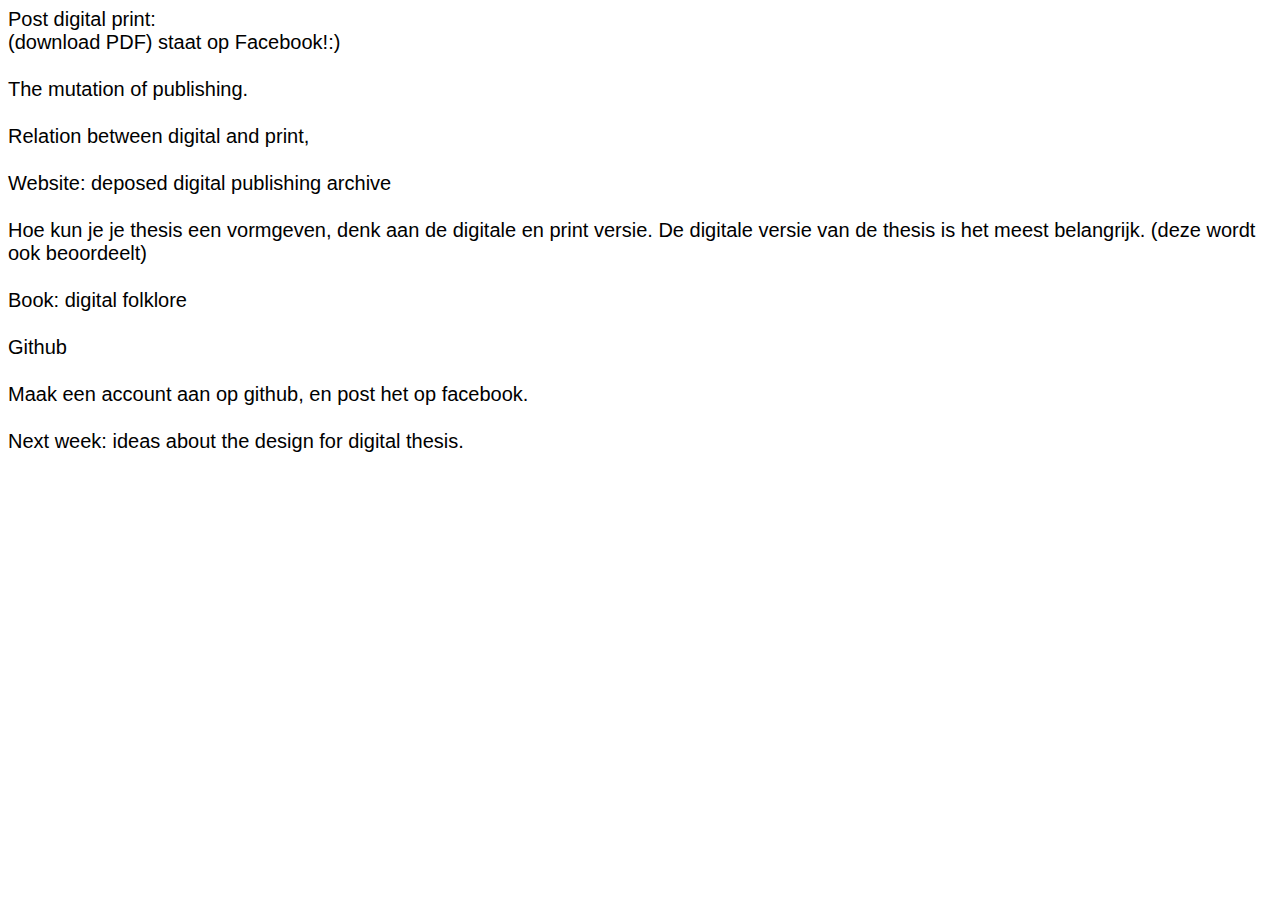
==== index.html @ ac918636 "hoi" ====
<!DOCTYPE html PUBLIC "-//W3C//DTD HTML 4.01//EN" "http://www.w3.org/TR/html4/strict.dtd">
<html>
<head>
  <meta http-equiv="Content-Type" content="text/html; charset=utf-8">
  <meta http-equiv="Content-Style-Type" content="text/css">
  <title></title>
  <meta name="Generator" content="Cocoa HTML Writer">
  <meta name="CocoaVersion" content="1038.36">
  <style type="text/css">
    p.p1 {margin: 0.0px 0.0px 0.0px 0.0px; font: 20.0px Helvetica}
    p.p2 {margin: 0.0px 0.0px 0.0px 0.0px; font: 20.0px Helvetica; min-height: 24.0px}
  </style>
</head>
<body>
<p class="p1">Post digital print:</p>
<p class="p1">(download PDF) staat op Facebook!:)</p>
<p class="p2"><br></p>
<p class="p1">The mutation of publishing.</p>
<p class="p2"><br></p>
<p class="p1">Relation between digital and print, <span class="Apple-converted-space"> </span></p>
<p class="p2"><br></p>
<p class="p1">Website: deposed digital publishing archive</p>
<p class="p2"><br></p>
<p class="p1">Hoe kun je je thesis een vormgeven, denk aan de digitale en print versie. De digitale versie van de thesis is het meest belangrijk. (deze wordt ook beoordeelt)</p>
<p class="p2"><br></p>
<p class="p1">Book: digital folklore</p>
<p class="p2"><br></p>
<p class="p1">Github</p>
<p class="p2"><br></p>
<p class="p1">Maak een account aan op github, en post het op facebook.</p>
<p class="p2"><br></p>
<p class="p1">Next week: ideas about the design for digital thesis.</p>
<p class="p2"><br></p>
</body>
</html>
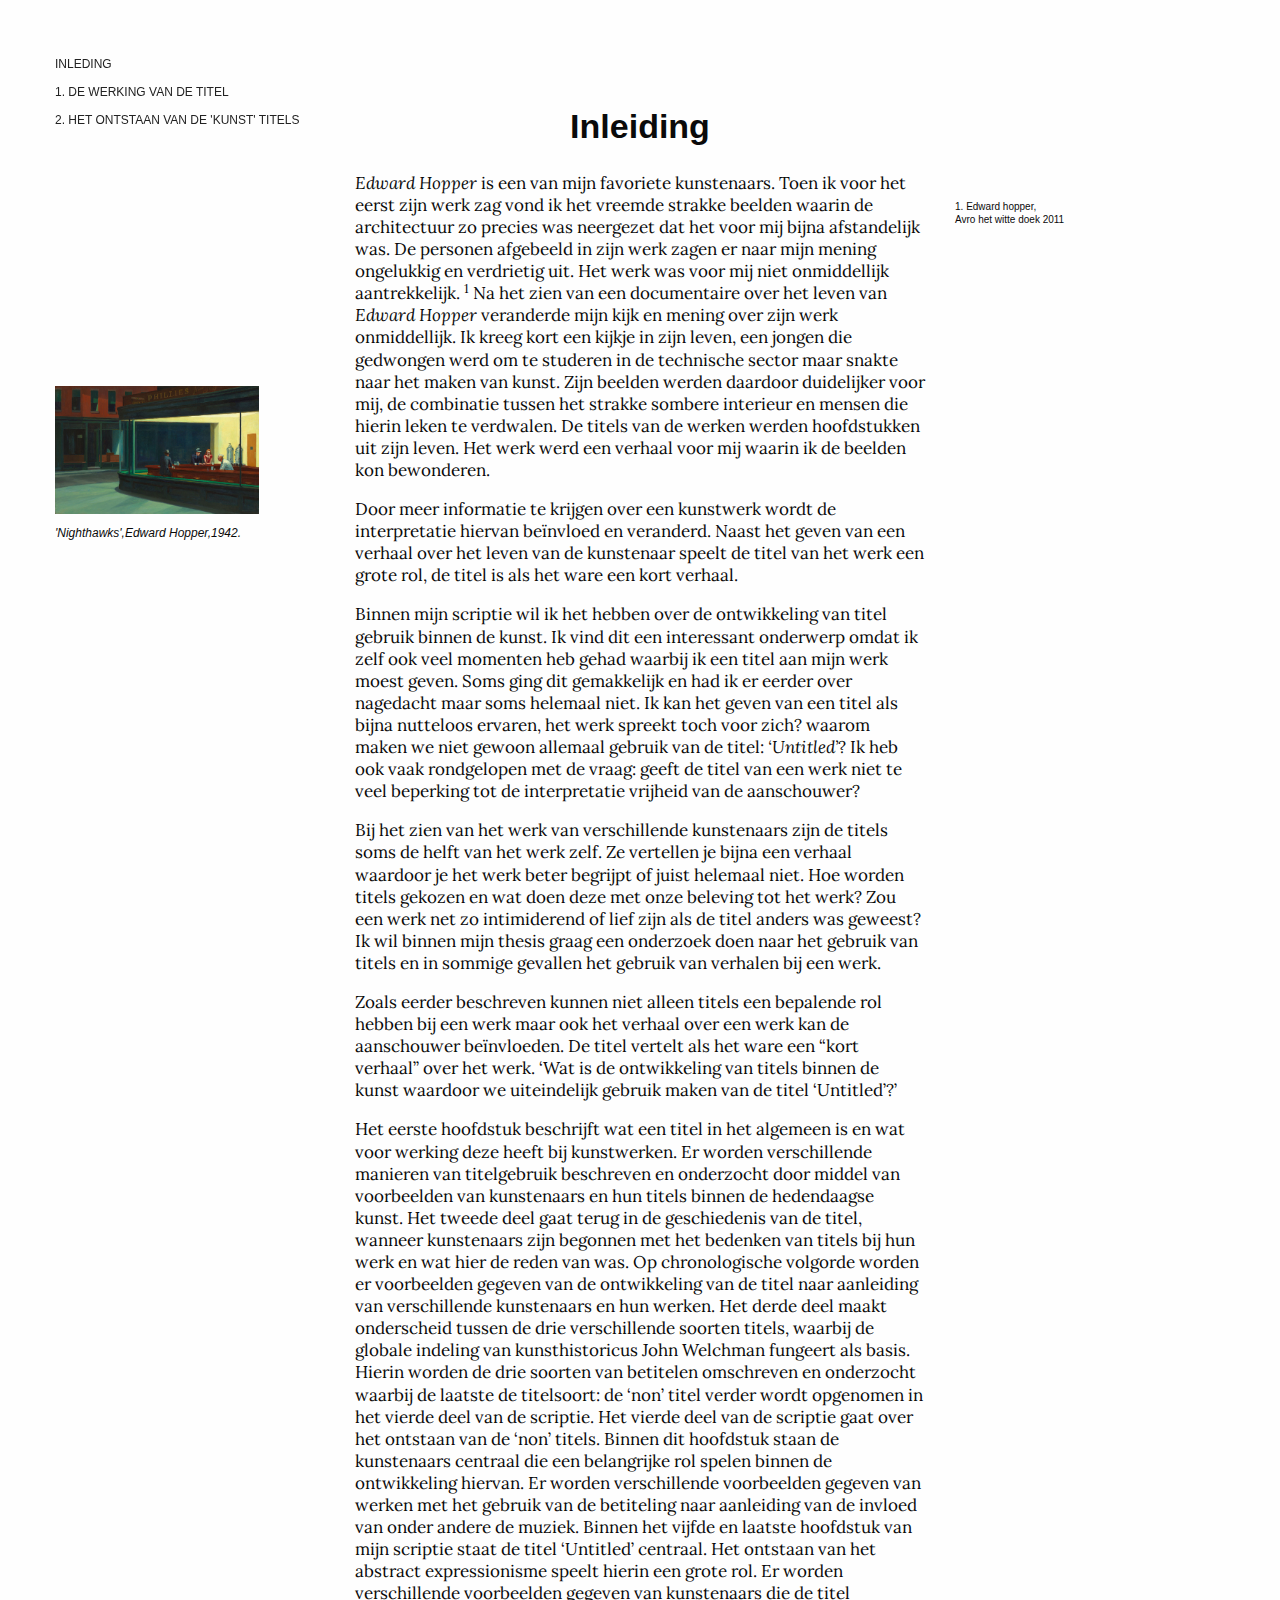
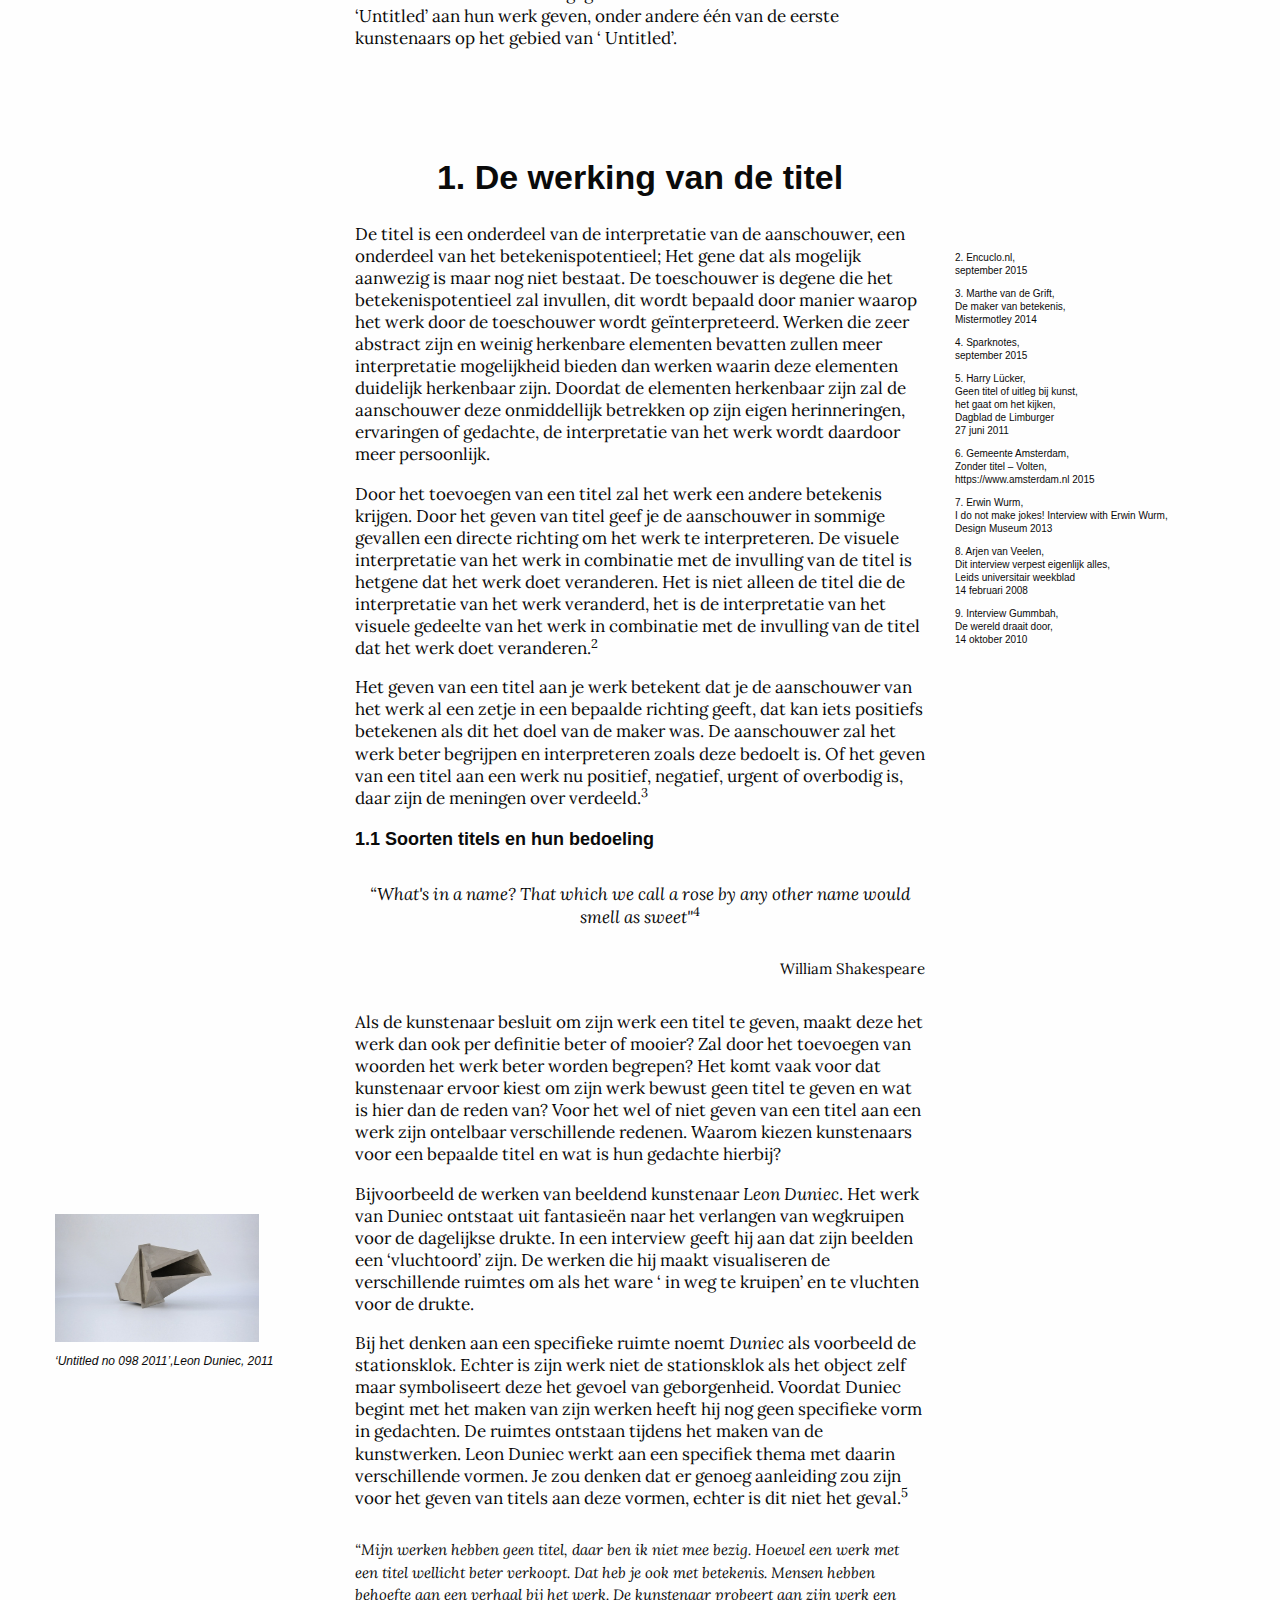
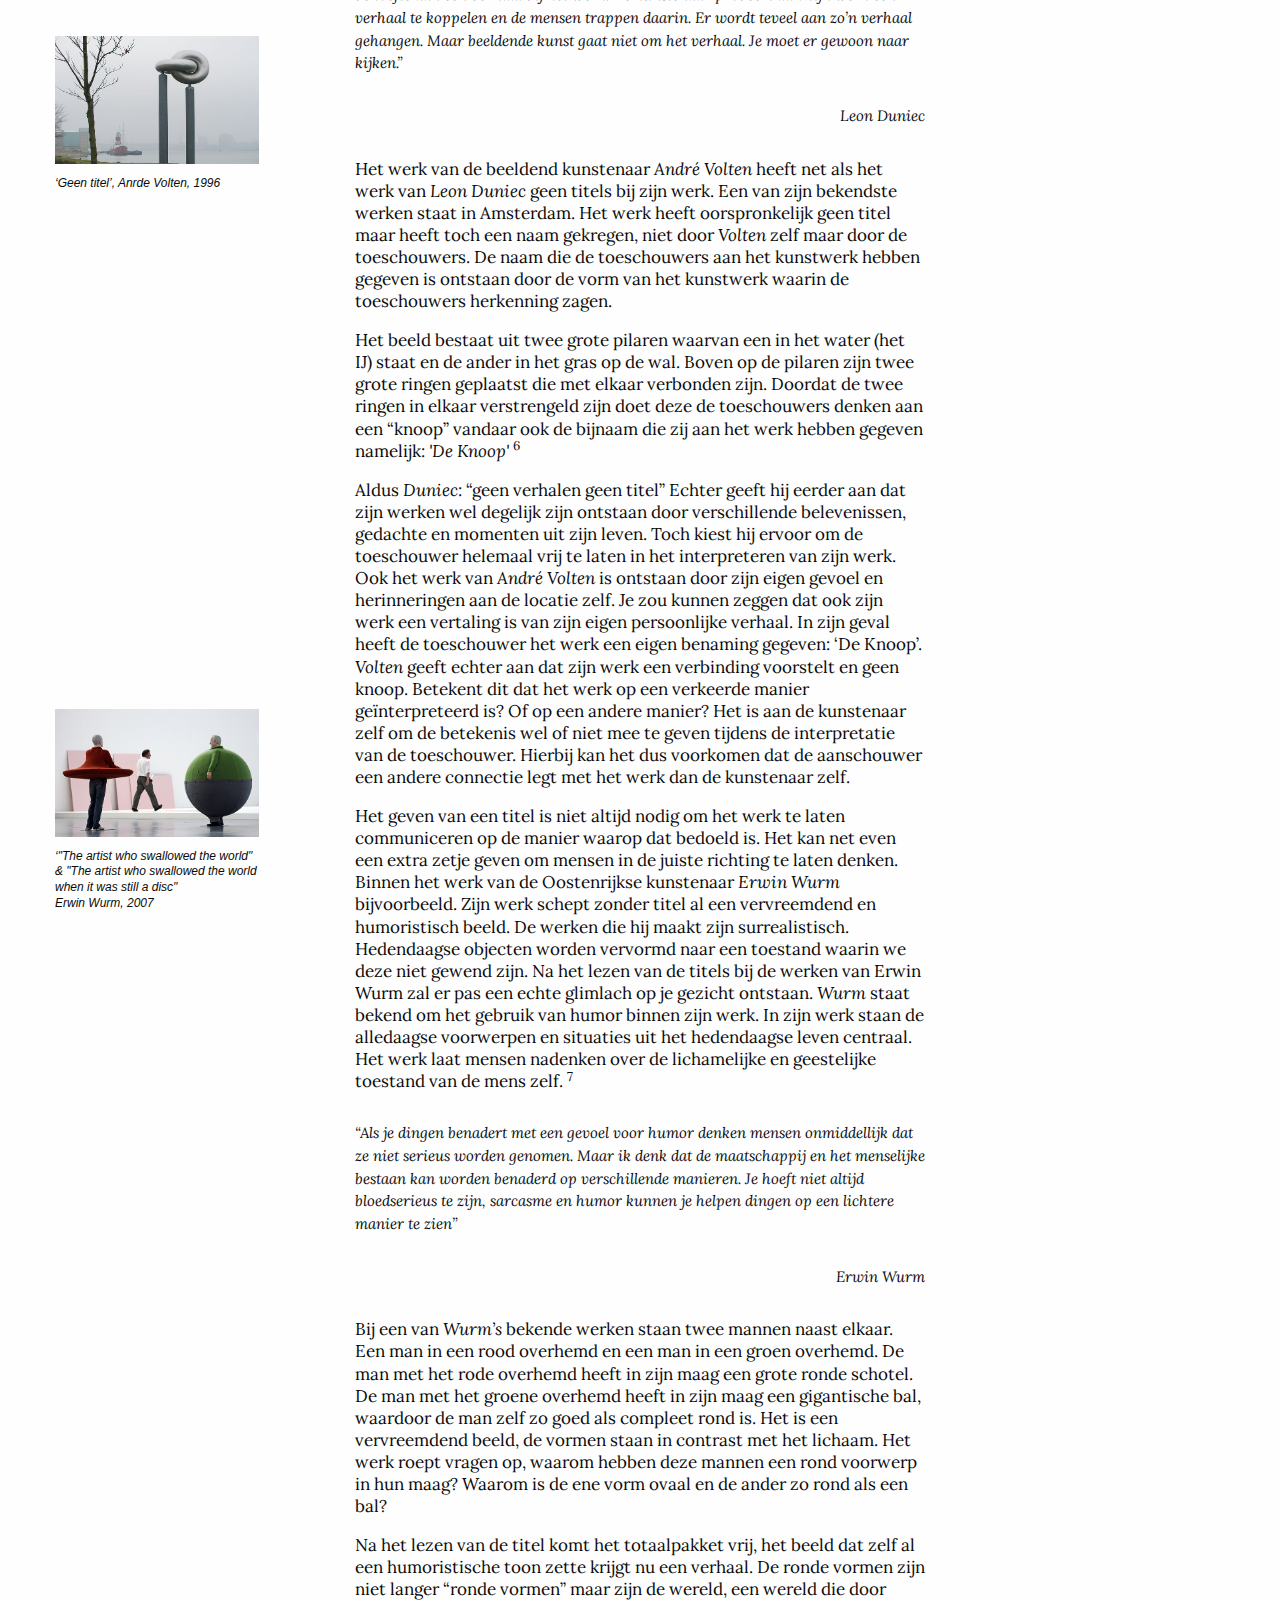
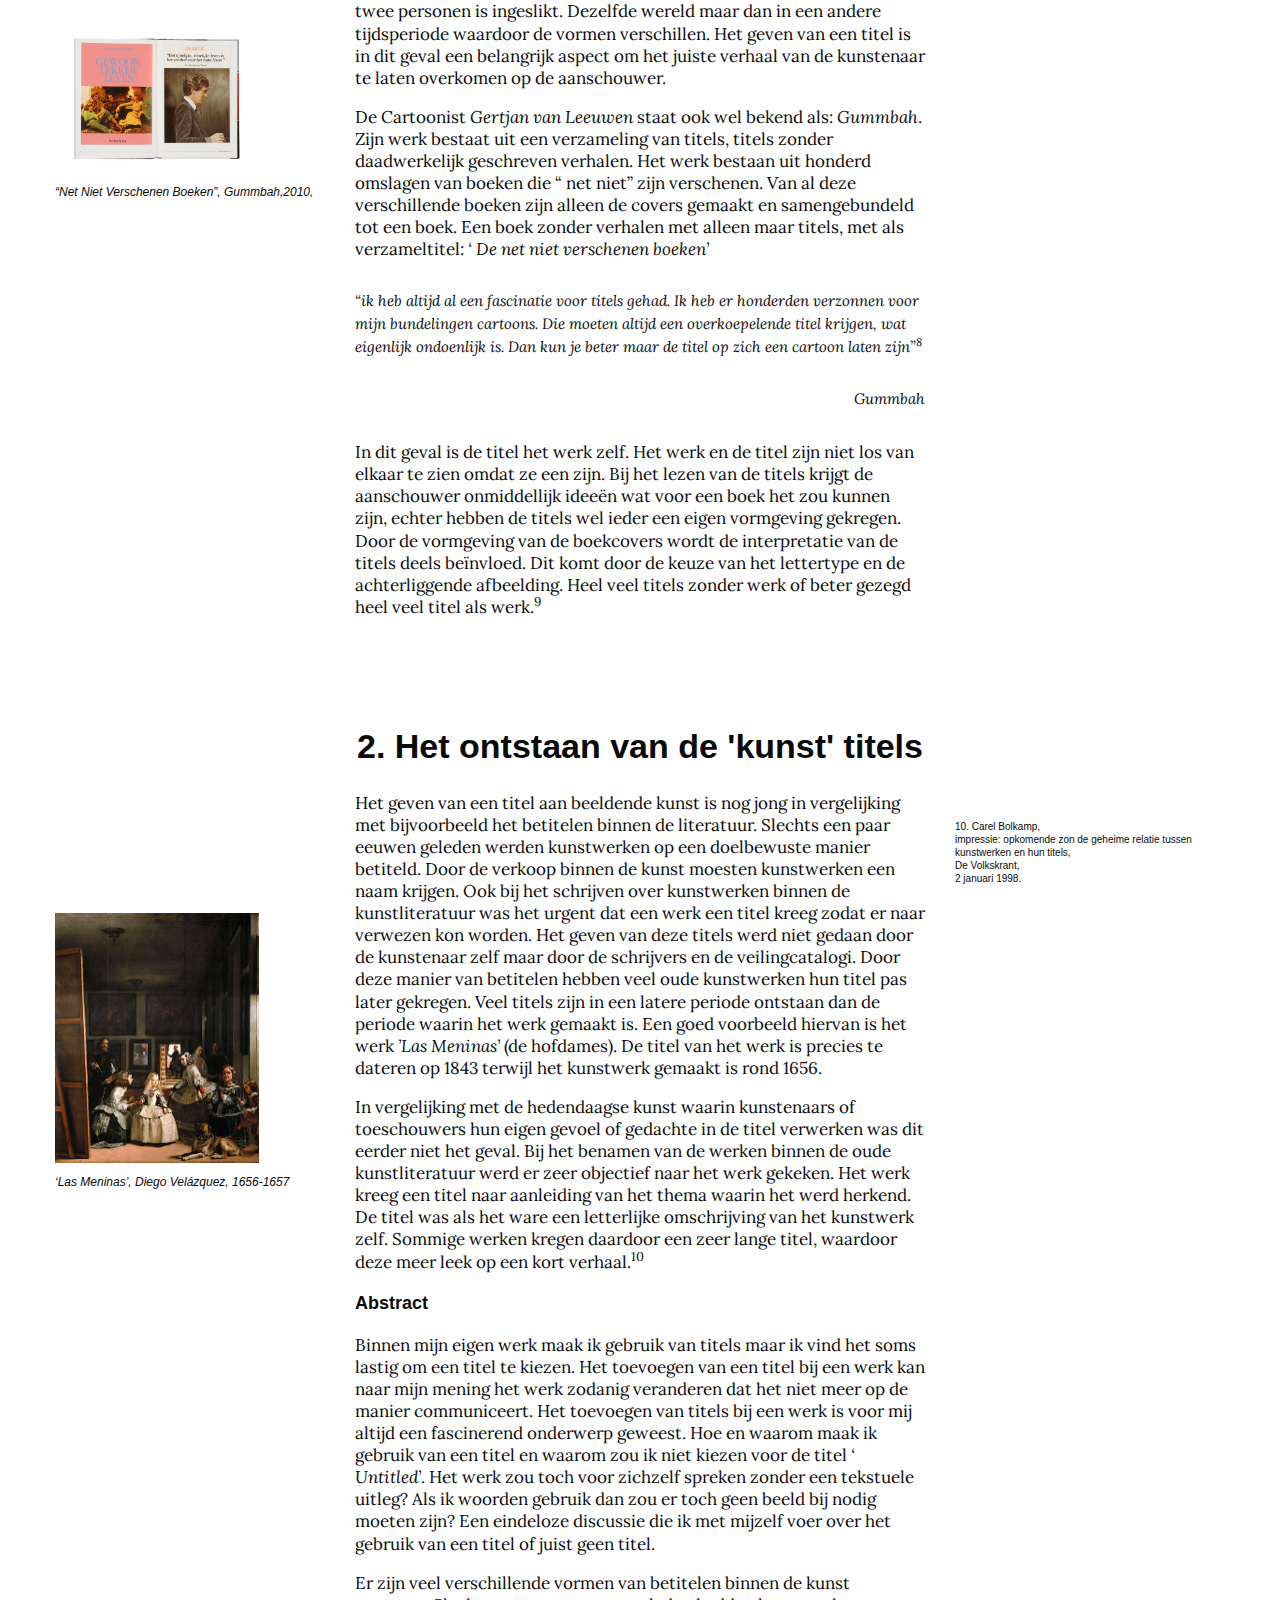
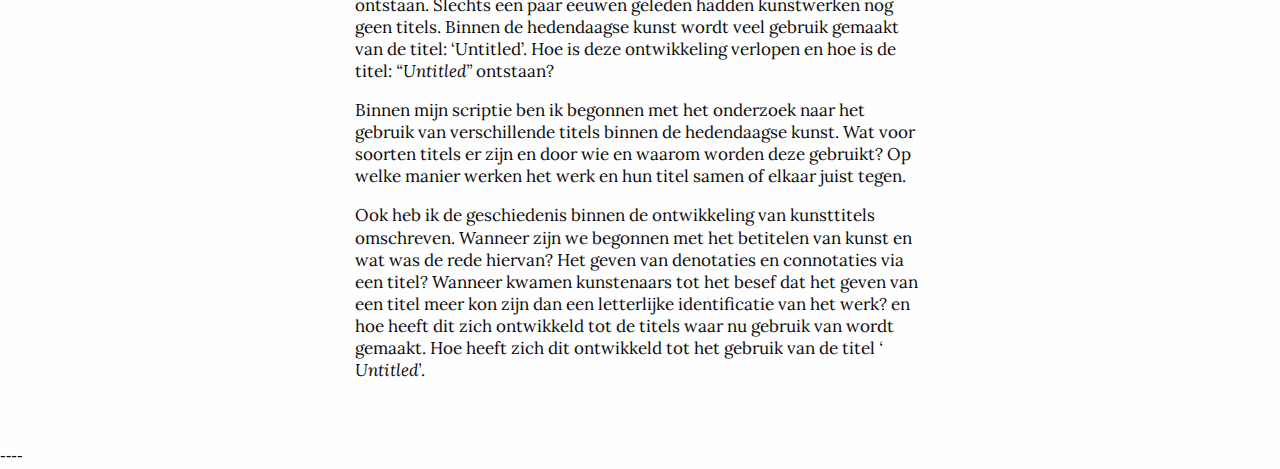
==== commit 7a7b377b: "nieuw" ====
--- a/index.html
+++ b/index.html
@@ -1,35 +1,411 @@
-<!DOCTYPE html PUBLIC "-//W3C//DTD HTML 4.01//EN" "http://www.w3.org/TR/html4/strict.dtd">
-<html>
+<!doctype html>
+
+ <!-- header ( niet aan zitten!) -->
+<html class="no-js" lang="en">
 <head>
-  <meta http-equiv="Content-Type" content="text/html; charset=utf-8">
-  <meta http-equiv="Content-Style-Type" content="text/css">
-  <title></title>
-  <meta name="Generator" content="Cocoa HTML Writer">
-  <meta name="CocoaVersion" content="1038.36">
-  <style type="text/css">
-    p.p1 {margin: 0.0px 0.0px 0.0px 0.0px; font: 20.0px Helvetica}
-    p.p2 {margin: 0.0px 0.0px 0.0px 0.0px; font: 20.0px Helvetica; min-height: 24.0px}
-  </style>
+  <meta charset="utf-8">
+  <meta http-equiv="x-ua-compatible" content="ie=edge">
+  <meta name="viewport" content="width=device-width, initial-scale=1.0">
+  <title> 'Untitled'</title>
+  <link rel="stylesheet" href="css/app.css">
+  <link rel="stylesheet" href="style.css">
+  <link href='https://fonts.googleapis.com/css?family=Lora:400,400italic,700,700italic' rel='stylesheet' type='text/css'>
 </head>
 <body>
-<p class="p1">Post digital print:</p>
-<p class="p1">(download PDF) staat op Facebook!:)</p>
-<p class="p2"><br></p>
-<p class="p1">The mutation of publishing.</p>
-<p class="p2"><br></p>
-<p class="p1">Relation between digital and print, <span class="Apple-converted-space"> </span></p>
-<p class="p2"><br></p>
-<p class="p1">Website: deposed digital publishing archive</p>
-<p class="p2"><br></p>
-<p class="p1">Hoe kun je je thesis een vormgeven, denk aan de digitale en print versie. De digitale versie van de thesis is het meest belangrijk. (deze wordt ook beoordeelt)</p>
-<p class="p2"><br></p>
-<p class="p1">Book: digital folklore</p>
-<p class="p2"><br></p>
-<p class="p1">Github</p>
-<p class="p2"><br></p>
-<p class="p1">Maak een account aan op github, en post het op facebook.</p>
-<p class="p2"><br></p>
-<p class="p1">Next week: ideas about the design for digital thesis.</p>
-<p class="p2"><br></p>
+
+<div class="wrapper">
+    
+  <div class="row">
+    
+    <div class="large-3 columns">
+
+      <div class="spacer">
+
+      <!-- titel opsomming links -->
+        <nav>
+          <ul>
+            <li><a data-scroll href="#1">inleding</a></li>
+            <li><a data-scroll href="#2">1. De werking van de titel</a></li>
+            <li><a data-scroll href="#3">2. Het ontstaan van de 'kunst' titels</a></li>
+
+          </ul>
+        </nav>
+
+      </div>
+       <!-- plaatjes (figure tot /figure Kunnen plaatjes aan zijkant) -->
+       <figure>
+        <img src= "images/edwardhopper.jpg" alt="image" style="width:204px;height:128px; margin-top:339px">
+        <p class="caption">'Nighthawks',Edward Hopper,1942.</p>
+
+         <img src= "images/dun1.jpg" alt="image" style="width:204px;height:128px; margin-top:2260px">
+        <p class="caption">‘Untitled no 098 2011’,Leon Duniec, 2011</p>
+
+        <img src= "images/volten2.jpg" alt="image" style="width:204px;height:128px; margin-top:255px">
+        <p class="caption">‘Geen titel’, Anrde Volten, 1996</p>
+
+        <img src= "images/wurm1.jpg" alt="image" style="width:204px;height:128px; margin-top:505px">
+        <p class="caption">‘"The artist who swallowed the world" <br> & "The artist who swallowed the world<br> when it was still a disc"<br> Erwin Wurm, 2007</p>
+
+        <img src= "images/gum1.jpg" alt="image" style="width:204px;height:150px; margin-top:700px">
+        <p class="caption">“Net Niet Verschenen Boeken”, Gummbah,2010,</p>
+
+        <img src= "images/menas1.jpg" alt="image" style="width:204px;height:250px; margin-top:700px">
+        <p class="caption">‘Las Meninas’, Diego Velázquez, 1656-1657</p>
+
+
+
+
+
+      </figure>
+
+    
+
+
+    </div>
+
+
+    <div class="large-9 medium-9 columns">
+
+
+      <!-- Artikel 1 -->
+      <div class="row">
+          
+        <div class="large-8 medium-8 columns">
+                      <h1 id="1"></h1>
+
+          <br>
+            <h1 id="1">Inleiding</h1>
+
+        </div>
+
+        <div class="large-8 medium-8 columns">
+
+          <article>
+
+            <p><i>Edward Hopper</i> is een van mijn favoriete kunstenaars. Toen ik voor het eerst zijn werk zag vond ik het vreemde strakke beelden waarin de architectuur zo precies was neergezet dat het voor mij bijna afstandelijk was. De personen afgebeeld in zijn werk zagen er naar mijn mening ongelukkig en verdrietig uit. Het werk was voor mij niet onmiddellijk aantrekkelijk. <sup>1</sup>
+            Na het zien van een documentaire over het leven van <i>Edward Hopper</i> veranderde mijn kijk en mening over zijn werk onmiddellijk. Ik kreeg kort een kijkje in zijn leven, een jongen die gedwongen werd om te studeren in de technische sector maar snakte naar het maken van kunst. Zijn beelden werden daardoor duidelijker voor mij, de combinatie tussen het strakke sombere interieur en mensen die hierin leken te verdwalen. De titels van de werken werden hoofdstukken uit zijn leven. Het werk werd een verhaal voor mij waarin ik de beelden kon bewonderen.
+</p>
+
+            <p>Door meer informatie te krijgen over een kunstwerk wordt de interpretatie hiervan beïnvloed en veranderd. Naast het geven van een verhaal over het leven van de kunstenaar speelt de titel van het werk een grote rol, de titel is als het ware een kort verhaal. </p>
+
+            <p>Binnen mijn scriptie wil ik het hebben over de ontwikkeling van titel gebruik binnen de kunst. Ik vind dit een interessant onderwerp omdat ik zelf ook veel momenten heb gehad waarbij ik een titel aan mijn werk moest geven. Soms ging dit gemakkelijk en had ik er eerder over nagedacht maar soms helemaal niet. Ik kan het geven van een titel als bijna nutteloos ervaren, het werk spreekt toch voor zich? waarom maken we niet gewoon allemaal gebruik van de titel: <i>‘Untitled’</i>? Ik heb ook vaak rondgelopen met de vraag: geeft de titel van een werk niet te veel beperking tot de interpretatie vrijheid van de aanschouwer? </p>
+
+            <p>Bij het zien van het werk van verschillende kunstenaars zijn de titels soms de helft van het werk zelf. Ze vertellen je bijna een verhaal waardoor je het werk beter begrijpt of juist helemaal niet.
+            Hoe worden titels gekozen en wat doen deze met onze beleving tot het werk? Zou een werk net zo intimiderend of lief zijn als de titel anders was geweest? Ik wil binnen mijn thesis graag een onderzoek doen naar het gebruik van titels en in sommige gevallen het gebruik van verhalen bij een werk. </p>
+
+            <p>Zoals eerder beschreven kunnen niet alleen titels een bepalende rol hebben bij een werk maar ook het verhaal over een werk kan de aanschouwer beïnvloeden. De titel vertelt als het ware een “kort verhaal” over het werk. 
+            ‘Wat is de ontwikkeling van titels binnen de kunst waardoor we uiteindelijk gebruik maken van de titel ‘Untitled’?’
+            </p>
+
+
+
+
+            <p>Het eerste hoofdstuk beschrijft wat een titel in het algemeen is en wat voor werking deze heeft bij kunstwerken. Er worden verschillende manieren van titelgebruik beschreven en onderzocht door middel van voorbeelden van kunstenaars en hun titels binnen de hedendaagse kunst.
+Het tweede deel gaat terug in de geschiedenis van de titel, wanneer kunstenaars zijn begonnen met het bedenken van titels bij hun werk en wat hier de reden van was. Op chronologische volgorde worden er voorbeelden gegeven van de ontwikkeling van de titel naar aanleiding van verschillende kunstenaars en hun werken.
+Het derde deel maakt onderscheid tussen de drie verschillende soorten titels, waarbij de globale indeling van kunsthistoricus John Welchman fungeert als basis. Hierin worden de drie soorten van betitelen omschreven en onderzocht waarbij de laatste de titelsoort: de ‘non’ titel verder wordt opgenomen in het vierde deel van de scriptie.
+Het vierde deel van de scriptie gaat over het ontstaan van de ‘non’ titels. Binnen dit hoofdstuk staan de kunstenaars centraal die een belangrijke rol spelen binnen de ontwikkeling hiervan. Er worden verschillende voorbeelden gegeven van werken met het gebruik van de betiteling naar aanleiding van de invloed van onder andere de muziek.
+Binnen het vijfde en laatste hoofdstuk van mijn scriptie staat de titel ‘Untitled’ centraal. Het ontstaan van het abstract expressionisme speelt hierin een grote rol. Er worden verschillende voorbeelden gegeven van kunstenaars die de titel ‘Untitled’ aan hun werk geven, onder andere één van de eerste kunstenaars op het gebied van ‘ Untitled’. </p>
+
+
+   
+
+          </article>
+
+        </div>
+
+        <!-- bronnen atrikel 1 --> 
+
+        <div class="large-4 columns">
+          
+          <section class="source">
+
+            <p>1. <span>Edward hopper, <br>Avro het witte doek 2011 </a></span>
+           
+
+
+            
+          </section>
+
+        </div>
+
+
+      </div>
+      <!-- Einde artikel 1 --> 
+      
+      <!-- Artikel 2 -->
+      <div class="row">
+
+        <div class="large-8 columns">
+            <h1 id="2"></h1>
+
+            <br>
+                        
+
+
+                        <h1 id="2">1. De werking van de titel</h1>
+
+        </div>
+
+        <div class="large-8 columns">
+
+          <article>
+
+            <p>
+            
+
+            <p>De titel is een onderdeel van de interpretatie van de aanschouwer, een onderdeel van het betekenispotentieel; Het gene dat als mogelijk aanwezig is maar nog niet bestaat. De toeschouwer is degene die het betekenispotentieel zal invullen, dit wordt bepaald door manier waarop het werk door de toeschouwer wordt geïnterpreteerd. Werken die zeer abstract zijn en weinig herkenbare elementen bevatten zullen meer interpretatie mogelijkheid bieden dan werken waarin deze elementen duidelijk herkenbaar zijn. Doordat de elementen herkenbaar zijn zal de aanschouwer deze onmiddellijk betrekken op zijn eigen herinneringen, ervaringen of gedachte, de interpretatie van het werk wordt daardoor meer persoonlijk. </p>
+
+            <p>Door het toevoegen van een titel zal het werk een andere betekenis krijgen. Door het geven van titel geef je de aanschouwer in sommige gevallen een directe richting om het werk te interpreteren. De visuele interpretatie van het werk in combinatie met de invulling van de titel is hetgene dat het werk doet veranderen. Het is niet alleen de titel die de interpretatie van het werk veranderd, het is de interpretatie van het visuele gedeelte van het werk in combinatie met de invulling van de titel dat het werk doet veranderen.<sup>2</sup></p>
+
+            <p>Het geven van een titel aan je werk betekent dat je de aanschouwer van het werk al een zetje in een bepaalde richting geeft, dat kan iets positiefs betekenen als dit het doel van de maker was. De aanschouwer zal het werk beter begrijpen en interpreteren zoals deze bedoelt is.   Of het geven van een titel aan een werk nu positief, negatief, urgent of overbodig is, daar zijn de meningen over verdeeld.<sup>3</sup>  </p>
+
+            
+
+
+            <h2>1.1 Soorten titels en hun bedoeling </h2>
+
+            <div id= "quote"> <i>“What's in a name? That which we call a rose by any other name would smell as sweet"</i><sup>4</sup> </div>
+
+            <div id= "zeg"> William Shakespeare </div>
+
+
+                <p> Als de kunstenaar besluit om zijn werk een titel te geven, maakt deze het werk dan ook per definitie beter of mooier? Zal door het toevoegen van woorden het werk beter worden begrepen? Het komt vaak voor dat kunstenaar ervoor kiest om zijn werk bewust geen titel te geven en wat is hier dan de reden van? Voor het wel of niet geven van een titel aan een werk zijn ontelbaar verschillende redenen. Waarom kiezen kunstenaars voor een bepaalde titel en wat is hun gedachte hierbij? </P>
+
+                  
+                <p>Bijvoorbeeld de werken van beeldend kunstenaar <i>Leon Duniec</i>. Het werk van Duniec ontstaat uit fantasieën naar het verlangen van wegkruipen voor de dagelijkse drukte. In een interview geeft hij aan dat zijn beelden een ‘vluchtoord’ zijn. De werken die hij maakt visualiseren de verschillende ruimtes om als het ware ‘ in weg te kruipen’ en te vluchten voor de drukte.</P>
+
+                <p>
+                  Bij het denken aan een specifieke ruimte noemt <i>Duniec</i> als voorbeeld de stationsklok. Echter is zijn werk niet de stationsklok als het object zelf maar symboliseert deze het gevoel van geborgenheid. Voordat Duniec begint met het maken van zijn werken heeft hij nog geen specifieke vorm in gedachten. De ruimtes ontstaan tijdens het maken van de kunstwerken. 
+
+                  Leon Duniec werkt aan een specifiek thema met daarin verschillende vormen. Je zou denken dat er genoeg aanleiding zou zijn voor het geven van titels aan deze vormen, echter is dit niet het geval.<sup>5</sup> </p>
+
+
+<div id= "citaat"> <i> “Mijn werken hebben geen titel, daar ben ik niet mee bezig. Hoewel een werk met een titel wellicht beter verkoopt. Dat heb je ook met betekenis. Mensen hebben behoefte aan een verhaal bij het werk. De kunstenaar probeert aan zijn werk een verhaal te koppelen en de mensen trappen daarin. Er wordt teveel aan zo’n verhaal gehangen. Maar beeldende kunst gaat niet om het verhaal. Je moet er gewoon naar kijken.”</i> </div>
+
+<div id= "zeg"> <i>Leon Duniec </i></div>
+
+              <p>Het werk van de beeldend kunstenaar <i>André Volten</i> heeft net als het werk van <i>Leon Duniec</i> geen titels bij zijn werk. Een van zijn bekendste werken staat in Amsterdam. Het werk heeft oorspronkelijk geen titel maar heeft toch een naam gekregen, niet door <i>Volten</i> zelf maar door de toeschouwers. De naam die de toeschouwers aan het kunstwerk hebben gegeven is ontstaan door de vorm van het kunstwerk waarin de toeschouwers herkenning zagen.<p>
+
+              <p> Het beeld bestaat uit twee grote pilaren waarvan een in het water (het IJ) staat en de ander in het gras op de wal. Boven op de pilaren zijn twee grote ringen geplaatst die met elkaar verbonden zijn. Doordat de twee ringen in elkaar verstrengeld zijn doet deze de toeschouwers denken aan een “knoop” vandaar ook de bijnaam die zij aan het werk hebben gegeven namelijk: <i>'De Knoop'</i> <sup>6</sup> </P>
+
+              <p>Aldus <i>Duniec</i>: “geen verhalen geen titel” Echter geeft hij eerder aan dat zijn werken wel degelijk zijn ontstaan door verschillende belevenissen, gedachte en momenten uit zijn leven. Toch kiest hij ervoor om de toeschouwer helemaal vrij te laten in het interpreteren van zijn werk.
+
+              Ook het werk van <i>André Volten</i> is ontstaan door zijn eigen gevoel en herinneringen aan de locatie zelf. Je zou kunnen zeggen dat ook zijn werk een vertaling is van zijn eigen persoonlijke verhaal. In zijn geval heeft de toeschouwer het werk een eigen benaming gegeven: ‘De Knoop’. <i>Volten</i> geeft echter aan dat zijn werk een verbinding voorstelt en geen knoop. Betekent dit dat het werk op een verkeerde manier geïnterpreteerd is? Of op een andere manier? Het is aan de kunstenaar zelf om de betekenis wel of niet mee te geven tijdens de interpretatie van de toeschouwer. Hierbij kan het dus voorkomen dat de aanschouwer een andere connectie legt met het werk dan de kunstenaar zelf. </p>
+
+              <p> Het geven van een titel is niet altijd nodig om het werk te laten communiceren op de manier waarop dat bedoeld is. Het kan net even een extra zetje geven om mensen in de juiste richting te laten denken. Binnen het werk van de Oostenrijkse kunstenaar <i>Erwin Wurm</i> bijvoorbeeld. Zijn werk schept zonder titel al een vervreemdend en humoristisch beeld. De werken die hij maakt zijn surrealistisch. Hedendaagse objecten worden vervormd naar een toestand waarin we deze niet gewend zijn. Na het lezen van de titels bij de werken van Erwin Wurm zal er pas een echte glimlach op je gezicht ontstaan.
+
+              <i>Wurm</i> staat bekend om het gebruik van humor binnen zijn werk. In zijn werk staan de alledaagse voorwerpen en situaties uit het hedendaagse leven centraal. Het werk laat mensen nadenken over de lichamelijke en geestelijke toestand van de mens zelf. <sup>7</sup></p>
+
+<div id= "citaat"> <i> “Als je dingen benadert met een gevoel voor humor denken mensen onmiddellijk dat ze niet serieus worden genomen. Maar ik denk dat de maatschappij en het menselijke bestaan kan worden benaderd op verschillende manieren. Je hoeft niet altijd bloedserieus te zijn, sarcasme en humor kunnen je helpen dingen op een lichtere manier te zien”</i> </div>
+<div id= "zeg"> <i>Erwin Wurm</i></div>
+
+
+              <p> Bij een van <i>Wurm’s </i>bekende werken staan twee mannen naast elkaar. Een man in een rood overhemd en een man in een groen overhemd. De man met het rode overhemd heeft in zijn maag een grote ronde schotel. De man met het groene overhemd heeft in zijn maag een gigantische bal, waardoor de man zelf zo goed als compleet rond is. Het is een vervreemdend beeld, de vormen staan in contrast met het lichaam. Het werk roept vragen op, waarom hebben deze mannen een rond voorwerp in hun maag? Waarom is de ene vorm ovaal en de ander zo rond als een bal? </P>
+
+              <p> Na het lezen van de titel komt het totaalpakket vrij, het beeld dat zelf al een humoristische toon zette krijgt nu een verhaal. De ronde vormen zijn niet langer “ronde vormen” maar zijn de wereld, een wereld die door twee personen is ingeslikt. Dezelfde wereld maar dan in een andere tijdsperiode waardoor de vormen verschillen. Het geven van een titel is in dit geval een belangrijk aspect om het juiste verhaal van de kunstenaar te laten overkomen op de aanschouwer.</p>
+
+
+              <p>De Cartoonist <i>Gertjan van Leeuwen</i> staat ook wel bekend als: <i>Gummbah</i>. Zijn werk bestaat uit een verzameling van titels, titels zonder daadwerkelijk geschreven verhalen. Het werk bestaan uit honderd omslagen van boeken die “ net niet” zijn verschenen. Van al deze verschillende boeken zijn alleen de covers gemaakt en samengebundeld tot een boek. Een boek zonder verhalen met alleen maar titels, met als verzameltitel: <i>‘ De net niet verschenen boeken’ </i></p>
+
+  <div id= "citaat"> <i> “ik heb altijd al een fascinatie voor titels gehad. Ik heb er honderden verzonnen voor mijn bundelingen cartoons. Die moeten altijd een overkoepelende titel krijgen, wat eigenlijk ondoenlijk is. Dan kun je beter maar de titel op zich een cartoon laten zijn”<sup>8</sup> </i> </div>
+<div id= "zeg"> <i>Gummbah</i></div>
+
+              <p>In dit geval is de titel het werk zelf. Het werk en de titel zijn niet los van elkaar te zien omdat ze een zijn. Bij het lezen van de titels krijgt de aanschouwer onmiddellijk ideeën wat voor een boek het zou kunnen zijn, echter hebben de titels wel ieder een eigen vormgeving gekregen. Door de vormgeving van de boekcovers wordt de interpretatie van de titels deels beïnvloed. Dit komt door de keuze van het lettertype en de achterliggende afbeelding. Heel veel titels zonder werk of beter gezegd heel veel titel als werk.<sup>9</sup> </p>
+
+
+
+
+          </article>
+
+        </div>
+
+
+        <div class="large-4 columns">
+          
+          <section class="source">
+          
+
+            <p>2. <span>Encuclo.nl,<br> september 2015</span></p>
+
+
+            <p>3. <span> Marthe van de Grift,<br> De maker van betekenis,<br> Mistermotley 2014</span></p>
+
+            <p>4. <span> Sparknotes,<br> september 2015</span></p>
+
+            <p>5. <span> Harry Lücker,<br> Geen titel of uitleg bij kunst,<br>het gaat om het kijken,<br> Dagblad de Limburger<br> 27 juni 2011</span></p>
+
+            <p>6. <span> Gemeente Amsterdam,<br> Zonder titel – Volten,<br>
+            https://www.amsterdam.nl 2015
+            </span></p>
+
+            <p>7. <span> Erwin Wurm,<br>I do not make jokes! Interview with Erwin Wurm,<br> Design Museum 2013</span></p>
+            <p>8. <span> Arjen van Veelen,<br> Dit interview verpest eigenlijk alles,<br> Leids universitair weekblad <br>14 februari 2008</span></p>
+            <p>9. <span> Interview Gummbah,<br> De wereld draait door,<br>14 oktober 2010</span></p>
+
+
+           
+
+
+          </section>
+
+        </div>
+
+
+
+      </div>
+      <!-- Einde artikel 2 --> 
+
+      <!-- Artikel 3 -->
+      <div class="row">
+
+        <div class="large-8 columns">
+            <h1 id="3"></h1>
+
+            <br>
+            <h1 id="3">2. Het ontstaan van de 'kunst' titels</h1>
+
+        </div>
+
+        <div class="large-8 columns">
+
+          <article>
+
+            <p> Het geven van een titel aan beeldende kunst is nog jong in vergelijking met bijvoorbeeld het betitelen binnen de literatuur. Slechts een paar eeuwen geleden werden kunstwerken op een doelbewuste manier betiteld. Door de verkoop binnen de kunst moesten kunstwerken een naam krijgen. Ook bij het schrijven over kunstwerken binnen de kunstliteratuur was het urgent dat een werk een titel kreeg zodat er naar verwezen kon worden. Het geven van deze titels werd niet gedaan door de kunstenaar zelf maar door de schrijvers en de veilingcatalogi. Door deze manier van betitelen hebben veel oude kunstwerken hun titel pas later gekregen. Veel titels zijn in een latere periode ontstaan dan de periode waarin het werk gemaakt is. Een goed voorbeeld hiervan is het werk <i>’Las Meninas’</i> (de hofdames). De titel van het werk is precies te dateren op 1843 terwijl het kunstwerk gemaakt is rond 1656. </p>
+
+
+            <p>In vergelijking met de hedendaagse kunst waarin kunstenaars of toeschouwers hun eigen gevoel of gedachte in de titel verwerken was dit eerder niet het geval. Bij het benamen van de werken binnen de oude kunstliteratuur werd er zeer objectief naar het werk gekeken. Het werk kreeg een titel naar aanleiding van het thema waarin het werd herkend. De titel was als het ware een letterlijke omschrijving van het kunstwerk zelf. Sommige werken kregen daardoor een zeer lange titel, waardoor deze meer leek op een kort verhaal.<sup>10</sup> </p>
+
+             <h2>Abstract</h2>
+
+             <p>  Binnen mijn eigen werk maak ik gebruik van titels maar ik vind het soms lastig om een titel te kiezen. Het toevoegen van een titel bij een werk kan naar mijn mening het werk zodanig veranderen dat het niet meer op de manier communiceert. Het toevoegen van titels bij een werk is voor mij altijd een fascinerend onderwerp geweest. Hoe en waarom maak ik gebruik van een titel en waarom zou ik niet kiezen voor de titel <i>‘ Untitled’</i>. Het werk zou toch voor zichzelf spreken zonder een tekstuele uitleg? Als ik woorden gebruik dan zou er toch geen beeld bij nodig moeten zijn? Een eindeloze discussie die ik met mijzelf voer over het gebruik van een titel of juist geen titel.</p>
+
+            <p>Er zijn veel verschillende vormen van betitelen binnen de kunst ontstaan. Slechts een paar eeuwen geleden hadden kunstwerken nog geen titels. Binnen de hedendaagse kunst wordt veel gebruik gemaakt van de titel: ‘Untitled’. Hoe is deze ontwikkeling verlopen en hoe is de titel:<i> “Untitled”</i> ontstaan?</p>
+
+            <p>Binnen mijn scriptie ben ik begonnen met het onderzoek naar het gebruik van verschillende titels binnen de hedendaagse kunst. Wat voor soorten titels er zijn en door wie en waarom worden deze gebruikt? Op welke manier werken het werk en hun titel samen of elkaar juist tegen.</p>
+
+            <p>Ook heb ik de geschiedenis binnen de ontwikkeling van kunsttitels omschreven. Wanneer zijn we begonnen met het betitelen van kunst en wat was de rede hiervan?
+Het geven van denotaties en connotaties via een titel? Wanneer kwamen kunstenaars tot het besef dat het geven van een titel meer kon zijn dan een letterlijke identificatie van het werk? en hoe heeft dit zich ontwikkeld tot de titels waar nu gebruik van wordt gemaakt. Hoe heeft zich dit ontwikkeld tot het gebruik van de titel <i>‘ Untitled’</i>.</p>
+
+
+
+
+
+
+          </article>
+
+        </div>
+
+
+        <div class="large-4 columns">
+          
+          <section class="source">
+          
+
+            <p><span> 10. Carel Bolkamp, <br>impressie: opkomende zon de geheime relatie tussen kunstwerken en hun titels,<br> De Volkskrant,<br> 2 januari 1998.</span></p>
+
+
+
+
+           
+
+
+          </section>
+
+        </div>
+
+
+
+      </div>
+      <!-- Einde artikel 2 --> 
+
+
+
+
+
+
+
+
+    </div>
+    
+  </div>
+
+</div>
+<!-- niet aanzitten --> 
+<script src="bower_components/jquery/dist/jquery.js"></script>
+<script src="bower_components/what-input/what-input.js"></script>
+<script src="bower_components/foundation-sites/dist/foundation.js"></script>
+<script src="js/app.js"></script>
+<script src="js/smooth-scroll.js"></script>
+<script> 
+
+// Smooth scroll aanroepen
+smoothScroll.init();
+
+// Hoogte menu op 0 zetten
+var currentHeight = 0;
+
+$(window).load(function() {
+
+  // Hooge menu berekenen 
+  currentHeight = $('nav').outerHeight();
+
+  // Hoogte menu toewijzen aan spacer
+  $('.spacer').css({'position':'relative', 'height': currentHeight});
+
+});
+
+// in dit object enerzijds alle ‘ids’, anderzijds de titels
+titles = {
+    '1' : ["Inleiding", "In",","],
+    '2' : ["1. De werking van de titel ", "werking van de titel","werking titel","werking","1"],
+    '3' : ["2. Het ontstaan van de 'kunst' titels", "het ontstaan van de titels","onstaan titels","ontstaan","2"],
+    '4' : ["1. De werking van de titel ", "werking van de titel","werking titel","werking","1"],
+}
+
+$('h1').on('click', function() {
+    // wordt getriggerd wanneer we op een h1 klikken
+    // met $(this) krijgen we het jQuery element
+    // van waar op geklikt is
+    // waar we vervolgens de jQuery methodes op
+    // toe kunnen passen
+    
+    // met $(this).attr('id') vinden we het id
+    // attribuut bv ‘dit-is-een-id’
+    var id = $(this).attr('id');
+    
+    
+    // vanuit het titles object zoeken we de array op
+    // die hoort bij deze id
+    var to_cycle = titles[id];
+
+    // Dit is de tekst van de h1 zoals die nu is
+    var currentText = $(this).text();
+    // check waar 
+    // hoe ver zijn we in de array
+    var position = to_cycle.indexOf(currentText);
+    // als we bij het laatste element zijn
+    if (position === to_cycle.length - 1) {
+        // gaan we terug naar het begin
+        position = 0;
+    } else {
+        // en anders gaan we eentje verder
+        position += 1;
+    }
+    // zet de nieuwe tekst
+    $(this).text(to_cycle[position]);
+}
+
+
+
+
+);
+</script>
+
+
+
+----
+
+
+
 </body>
 </html>
--- a/css/app.css
+++ b/css/app.css
@@ -0,0 +1,1134 @@
+/**
+ * Foundation for Sites by ZURB
+ * Version 6.1.1
+ * foundation.zurb.com
+ * Licensed under MIT Open Source
+ */
+/*! normalize.css v3.0.3 | MIT License | github.com/necolas/normalize.css */
+/**
+   * 1. Set default font family to sans-serif.
+   * 2. Prevent iOS and IE text size adjust after device orientation change,
+   *    without disabling user zoom.
+   */
+html {
+  font-family: sans-serif;
+  /* 1 */
+  -ms-text-size-adjust: 100%;
+  /* 2 */
+  -webkit-text-size-adjust: 100%;
+  /* 2 */ }
+
+/**
+   * Remove default margin.
+   */
+body {
+  margin: 0; }
+
+/* HTML5 display definitions
+     ========================================================================== */
+/**
+   * Correct `block` display not defined for any HTML5 element in IE 8/9.
+   * Correct `block` display not defined for `details` or `summary` in IE 10/11
+   * and Firefox.
+   * Correct `block` display not defined for `main` in IE 11.
+   */
+article,
+aside,
+details,
+figcaption,
+figure,
+footer,
+header,
+hgroup,
+main,
+menu,
+nav,
+section,
+summary {
+  display: block; }
+
+/**
+   * 1. Correct `inline-block` display not defined in IE 8/9.
+   * 2. Normalize vertical alignment of `progress` in Chrome, Firefox, and Opera.
+   */
+audio,
+canvas,
+progress,
+video {
+  display: inline-block;
+  /* 1 */
+  vertical-align: baseline;
+  /* 2 */ }
+
+/**
+   * Prevent modern browsers from displaying `audio` without controls.
+   * Remove excess height in iOS 5 devices.
+   */
+audio:not([controls]) {
+  display: none;
+  height: 0; }
+
+/**
+   * Address `[hidden]` styling not present in IE 8/9/10.
+   * Hide the `template` element in IE 8/9/10/11, Safari, and Firefox < 22.
+   */
+[hidden],
+template {
+  display: none; }
+
+/* Links
+     ========================================================================== */
+/**
+   * Remove the gray background color from active links in IE 10.
+   */
+a {
+  background-color: transparent; }
+
+/**
+   * Improve readability of focused elements when they are also in an
+   * active/hover state.
+   */
+a:active,
+a:hover {
+  outline: 0; }
+
+/* Text-level semantics
+     ========================================================================== */
+/**
+   * Address styling not present in IE 8/9/10/11, Safari, and Chrome.
+   */
+abbr[title] {
+  border-bottom: 1px dotted; }
+
+/**
+   * Address style set to `bolder` in Firefox 4+, Safari, and Chrome.
+   */
+b,
+strong {
+  font-weight: bold; }
+
+/**
+   * Address styling not present in Safari and Chrome.
+   */
+dfn {
+  font-style: italic; }
+
+/**
+   * Address variable `h1` font-size and margin within `section` and `article`
+   * contexts in Firefox 4+, Safari, and Chrome.
+   */
+h1 {
+  font-size: 2em;
+  margin: 0.67em 0; }
+
+/**
+   * Address styling not present in IE 8/9.
+   */
+mark {
+  background: #ff0;
+  color: #000; }
+
+/**
+   * Address inconsistent and variable font size in all browsers.
+   */
+small {
+  font-size: 80%; }
+
+/**
+   * Prevent `sub` and `sup` affecting `line-height` in all browsers.
+   */
+sub,
+sup {
+  font-size: 75%;
+  line-height: 0;
+  position: relative;
+  vertical-align: baseline; }
+
+sup {
+  top: -0.5em; }
+
+sub {
+  bottom: -0.25em; }
+
+/* Embedded content
+     ========================================================================== */
+/**
+   * Remove border when inside `a` element in IE 8/9/10.
+   */
+img {
+  border: 0; }
+
+/**
+   * Correct overflow not hidden in IE 9/10/11.
+   */
+svg:not(:root) {
+  overflow: hidden; }
+
+/* Grouping content
+     ========================================================================== */
+/**
+   * Address margin not present in IE 8/9 and Safari.
+   */
+figure {
+  margin: 1em 40px; }
+
+/**
+   * Address differences between Firefox and other browsers.
+   */
+hr {
+  box-sizing: content-box;
+  height: 0; }
+
+/**
+   * Contain overflow in all browsers.
+   */
+pre {
+  overflow: auto; }
+
+/**
+   * Address odd `em`-unit font size rendering in all browsers.
+   */
+code,
+kbd,
+pre,
+samp {
+  font-family: monospace, monospace;
+  font-size: 1em; }
+
+/* Forms
+     ========================================================================== */
+/**
+   * Known limitation: by default, Chrome and Safari on OS X allow very limited
+   * styling of `select`, unless a `border` property is set.
+   */
+/**
+   * 1. Correct color not being inherited.
+   *    Known issue: affects color of disabled elements.
+   * 2. Correct font properties not being inherited.
+   * 3. Address margins set differently in Firefox 4+, Safari, and Chrome.
+   */
+button,
+input,
+optgroup,
+select,
+textarea {
+  color: inherit;
+  /* 1 */
+  font: inherit;
+  /* 2 */
+  margin: 0;
+  /* 3 */ }
+
+/**
+   * Address `overflow` set to `hidden` in IE 8/9/10/11.
+   */
+button {
+  overflow: visible; }
+
+/**
+   * Address inconsistent `text-transform` inheritance for `button` and `select`.
+   * All other form control elements do not inherit `text-transform` values.
+   * Correct `button` style inheritance in Firefox, IE 8/9/10/11, and Opera.
+   * Correct `select` style inheritance in Firefox.
+   */
+button,
+select {
+  text-transform: none; }
+
+/**
+   * 1. Avoid the WebKit bug in Android 4.0.* where (2) destroys native `audio`
+   *    and `video` controls.
+   * 2. Correct inability to style clickable `input` types in iOS.
+   * 3. Improve usability and consistency of cursor style between image-type
+   *    `input` and others.
+   */
+button,
+html input[type="button"],
+input[type="reset"],
+input[type="submit"] {
+  -webkit-appearance: button;
+  /* 2 */
+  cursor: pointer;
+  /* 3 */ }
+
+/**
+   * Re-set default cursor for disabled elements.
+   */
+button[disabled],
+html input[disabled] {
+  cursor: default; }
+
+/**
+   * Remove inner padding and border in Firefox 4+.
+   */
+button::-moz-focus-inner,
+input::-moz-focus-inner {
+  border: 0;
+  padding: 0; }
+
+/**
+   * Address Firefox 4+ setting `line-height` on `input` using `!important` in
+   * the UA stylesheet.
+   */
+input {
+  line-height: normal; }
+
+/**
+   * It's recommended that you don't attempt to style these elements.
+   * Firefox's implementation doesn't respect box-sizing, padding, or width.
+   *
+   * 1. Address box sizing set to `content-box` in IE 8/9/10.
+   * 2. Remove excess padding in IE 8/9/10.
+   */
+input[type="checkbox"],
+input[type="radio"] {
+  box-sizing: border-box;
+  /* 1 */
+  padding: 0;
+  /* 2 */ }
+
+/**
+   * Fix the cursor style for Chrome's increment/decrement buttons. For certain
+   * `font-size` values of the `input`, it causes the cursor style of the
+   * decrement button to change from `default` to `text`.
+   */
+input[type="number"]::-webkit-inner-spin-button,
+input[type="number"]::-webkit-outer-spin-button {
+  height: auto; }
+
+/**
+   * 1. Address `appearance` set to `searchfield` in Safari and Chrome.
+   * 2. Address `box-sizing` set to `border-box` in Safari and Chrome.
+   */
+input[type="search"] {
+  -webkit-appearance: textfield;
+  /* 1 */
+  box-sizing: content-box;
+  /* 2 */ }
+
+/**
+   * Remove inner padding and search cancel button in Safari and Chrome on OS X.
+   * Safari (but not Chrome) clips the cancel button when the search input has
+   * padding (and `textfield` appearance).
+   */
+input[type="search"]::-webkit-search-cancel-button,
+input[type="search"]::-webkit-search-decoration {
+  -webkit-appearance: none; }
+
+/**
+   * Define consistent border, margin, and padding.
+   */
+fieldset {
+  border: 1px solid #c0c0c0;
+  margin: 0 2px;
+  padding: 0.35em 0.625em 0.75em; }
+
+/**
+   * 1. Correct `color` not being inherited in IE 8/9/10/11.
+   * 2. Remove padding so people aren't caught out if they zero out fieldsets.
+   */
+legend {
+  border: 0;
+  /* 1 */
+  padding: 0;
+  /* 2 */ }
+
+/**
+   * Remove default vertical scrollbar in IE 8/9/10/11.
+   */
+textarea {
+  overflow: auto; }
+
+/**
+   * Don't inherit the `font-weight` (applied by a rule above).
+   * NOTE: the default cannot safely be changed in Chrome and Safari on OS X.
+   */
+optgroup {
+  font-weight: bold; }
+
+/* Tables
+     ========================================================================== */
+/**
+   * Remove most spacing between table cells.
+   */
+table {
+  border-collapse: collapse;
+  border-spacing: 0; }
+
+td,
+th {
+  padding: 0; }
+
+.foundation-mq {
+  font-family: "small=0em&medium=40em&large=64em&xlarge=75em&xxlarge=90em"; }
+
+html {
+  font-size: 100%;
+  box-sizing: border-box; }
+
+*,
+*:before,
+*:after {
+  box-sizing: inherit; }
+
+body {
+  padding: 0;
+  margin: 0;
+  font-family: "Helvetica Neue", Helvetica, Roboto, Arial, sans-serif;
+  font-weight: normal;
+  line-height: 1.5;
+  color: #0a0a0a;
+  background: #fefefe;
+  -webkit-font-smoothing: antialiased;
+  -moz-osx-font-smoothing: grayscale; }
+
+img {
+  max-width: 100%;
+  height: auto;
+  -ms-interpolation-mode: bicubic;
+  display: inline-block;
+  vertical-align: middle; }
+
+textarea {
+  height: auto;
+  min-height: 50px;
+  border-radius: 0; }
+
+select {
+  width: 100%;
+  border-radius: 0; }
+
+#map_canvas img,
+#map_canvas embed,
+#map_canvas object,
+.map_canvas img,
+.map_canvas embed,
+.map_canvas object,
+.mqa-display img,
+.mqa-display embed,
+.mqa-display object {
+  max-width: none !important; }
+
+button {
+  -webkit-appearance: none;
+  -moz-appearance: none;
+  background: transparent;
+  padding: 0;
+  border: 0;
+  border-radius: 0;
+  line-height: 1; }
+
+.row {
+  max-width: 75rem;
+  margin-left: auto;
+  margin-right: auto; }
+  .row::before, .row::after {
+    content: ' ';
+    display: table; }
+  .row::after {
+    clear: both; }
+  .row.collapse > .column, .row.collapse > .columns {
+    padding-left: 0;
+    padding-right: 0; }
+  .row .row {
+    margin-left: -0.625rem;
+    margin-right: -0.625rem; }
+    @media screen and (min-width: 40em) {
+      .row .row {
+        margin-left: -0.9375rem;
+        margin-right: -0.9375rem; } }
+    .row .row.collapse {
+      margin-left: 0;
+      margin-right: 0; }
+  .row.expanded {
+    max-width: none; }
+
+.column, .columns {
+  padding-left: 0.625rem;
+  padding-right: 0.625rem;
+  width: 100%;
+  float: left; }
+  @media screen and (min-width: 40em) {
+    .column, .columns {
+      padding-left: 0.9375rem;
+      padding-right: 0.9375rem; } }
+  .column:last-child:not(:first-child), .columns:last-child:not(:first-child) {
+    float: right; }
+  .column.end:last-child:last-child, .end.columns:last-child:last-child {
+    float: left; }
+
+.column.row.row, .row.row.columns {
+  float: none; }
+  .row .column.row.row, .row .row.row.columns {
+    padding-left: 0;
+    padding-right: 0;
+    margin-left: 0;
+    margin-right: 0; }
+
+.small-1 {
+  width: 8.33333%; }
+
+.small-push-1 {
+  position: relative;
+  left: 8.33333%; }
+
+.small-pull-1 {
+  position: relative;
+  left: -8.33333%; }
+
+.small-offset-0 {
+  margin-left: 0%; }
+
+.small-2 {
+  width: 16.66667%; }
+
+.small-push-2 {
+  position: relative;
+  left: 16.66667%; }
+
+.small-pull-2 {
+  position: relative;
+  left: -16.66667%; }
+
+.small-offset-1 {
+  margin-left: 8.33333%; }
+
+.small-3 {
+  width: 25%; }
+
+.small-push-3 {
+  position: relative;
+  left: 25%; }
+
+.small-pull-3 {
+  position: relative;
+  left: -25%; }
+
+.small-offset-2 {
+  margin-left: 16.66667%; }
+
+.small-4 {
+  width: 33.33333%; }
+
+.small-push-4 {
+  position: relative;
+  left: 33.33333%; }
+
+.small-pull-4 {
+  position: relative;
+  left: -33.33333%; }
+
+.small-offset-3 {
+  margin-left: 25%; }
+
+.small-5 {
+  width: 41.66667%; }
+
+.small-push-5 {
+  position: relative;
+  left: 41.66667%; }
+
+.small-pull-5 {
+  position: relative;
+  left: -41.66667%; }
+
+.small-offset-4 {
+  margin-left: 33.33333%; }
+
+.small-6 {
+  width: 50%; }
+
+.small-push-6 {
+  position: relative;
+  left: 50%; }
+
+.small-pull-6 {
+  position: relative;
+  left: -50%; }
+
+.small-offset-5 {
+  margin-left: 41.66667%; }
+
+.small-7 {
+  width: 58.33333%; }
+
+.small-push-7 {
+  position: relative;
+  left: 58.33333%; }
+
+.small-pull-7 {
+  position: relative;
+  left: -58.33333%; }
+
+.small-offset-6 {
+  margin-left: 50%; }
+
+.small-8 {
+  width: 66.66667%; }
+
+.small-push-8 {
+  position: relative;
+  left: 66.66667%; }
+
+.small-pull-8 {
+  position: relative;
+  left: -66.66667%; }
+
+.small-offset-7 {
+  margin-left: 58.33333%; }
+
+.small-9 {
+  width: 75%; }
+
+.small-push-9 {
+  position: relative;
+  left: 75%; }
+
+.small-pull-9 {
+  position: relative;
+  left: -75%; }
+
+.small-offset-8 {
+  margin-left: 66.66667%; }
+
+.small-10 {
+  width: 83.33333%; }
+
+.small-push-10 {
+  position: relative;
+  left: 83.33333%; }
+
+.small-pull-10 {
+  position: relative;
+  left: -83.33333%; }
+
+.small-offset-9 {
+  margin-left: 75%; }
+
+.small-11 {
+  width: 91.66667%; }
+
+.small-push-11 {
+  position: relative;
+  left: 91.66667%; }
+
+.small-pull-11 {
+  position: relative;
+  left: -91.66667%; }
+
+.small-offset-10 {
+  margin-left: 83.33333%; }
+
+.small-12 {
+  width: 100%; }
+
+.small-offset-11 {
+  margin-left: 91.66667%; }
+
+.small-up-1 > .column, .small-up-1 > .columns {
+  width: 100%;
+  float: left; }
+  .small-up-1 > .column:nth-of-type(1n), .small-up-1 > .columns:nth-of-type(1n) {
+    clear: none; }
+  .small-up-1 > .column:nth-of-type(1n+1), .small-up-1 > .columns:nth-of-type(1n+1) {
+    clear: both; }
+  .small-up-1 > .column:last-child, .small-up-1 > .columns:last-child {
+    float: left; }
+
+.small-up-2 > .column, .small-up-2 > .columns {
+  width: 50%;
+  float: left; }
+  .small-up-2 > .column:nth-of-type(1n), .small-up-2 > .columns:nth-of-type(1n) {
+    clear: none; }
+  .small-up-2 > .column:nth-of-type(2n+1), .small-up-2 > .columns:nth-of-type(2n+1) {
+    clear: both; }
+  .small-up-2 > .column:last-child, .small-up-2 > .columns:last-child {
+    float: left; }
+
+.small-up-3 > .column, .small-up-3 > .columns {
+  width: 33.33333%;
+  float: left; }
+  .small-up-3 > .column:nth-of-type(1n), .small-up-3 > .columns:nth-of-type(1n) {
+    clear: none; }
+  .small-up-3 > .column:nth-of-type(3n+1), .small-up-3 > .columns:nth-of-type(3n+1) {
+    clear: both; }
+  .small-up-3 > .column:last-child, .small-up-3 > .columns:last-child {
+    float: left; }
+
+.small-up-4 > .column, .small-up-4 > .columns {
+  width: 25%;
+  float: left; }
+  .small-up-4 > .column:nth-of-type(1n), .small-up-4 > .columns:nth-of-type(1n) {
+    clear: none; }
+  .small-up-4 > .column:nth-of-type(4n+1), .small-up-4 > .columns:nth-of-type(4n+1) {
+    clear: both; }
+  .small-up-4 > .column:last-child, .small-up-4 > .columns:last-child {
+    float: left; }
+
+.small-up-5 > .column, .small-up-5 > .columns {
+  width: 20%;
+  float: left; }
+  .small-up-5 > .column:nth-of-type(1n), .small-up-5 > .columns:nth-of-type(1n) {
+    clear: none; }
+  .small-up-5 > .column:nth-of-type(5n+1), .small-up-5 > .columns:nth-of-type(5n+1) {
+    clear: both; }
+  .small-up-5 > .column:last-child, .small-up-5 > .columns:last-child {
+    float: left; }
+
+.small-up-6 > .column, .small-up-6 > .columns {
+  width: 16.66667%;
+  float: left; }
+  .small-up-6 > .column:nth-of-type(1n), .small-up-6 > .columns:nth-of-type(1n) {
+    clear: none; }
+  .small-up-6 > .column:nth-of-type(6n+1), .small-up-6 > .columns:nth-of-type(6n+1) {
+    clear: both; }
+  .small-up-6 > .column:last-child, .small-up-6 > .columns:last-child {
+    float: left; }
+
+.small-up-7 > .column, .small-up-7 > .columns {
+  width: 14.28571%;
+  float: left; }
+  .small-up-7 > .column:nth-of-type(1n), .small-up-7 > .columns:nth-of-type(1n) {
+    clear: none; }
+  .small-up-7 > .column:nth-of-type(7n+1), .small-up-7 > .columns:nth-of-type(7n+1) {
+    clear: both; }
+  .small-up-7 > .column:last-child, .small-up-7 > .columns:last-child {
+    float: left; }
+
+.small-up-8 > .column, .small-up-8 > .columns {
+  width: 12.5%;
+  float: left; }
+  .small-up-8 > .column:nth-of-type(1n), .small-up-8 > .columns:nth-of-type(1n) {
+    clear: none; }
+  .small-up-8 > .column:nth-of-type(8n+1), .small-up-8 > .columns:nth-of-type(8n+1) {
+    clear: both; }
+  .small-up-8 > .column:last-child, .small-up-8 > .columns:last-child {
+    float: left; }
+
+.small-collapse > .column, .small-collapse > .columns {
+  padding-left: 0;
+  padding-right: 0; }
+
+.small-uncollapse > .column, .small-uncollapse > .columns {
+  padding-left: 0.625rem;
+  padding-right: 0.625rem; }
+
+.small-centered {
+  float: none;
+  margin-left: auto;
+  margin-right: auto; }
+
+.small-uncentered,
+.small-push-0,
+.small-pull-0 {
+  position: static;
+  margin-left: 0;
+  margin-right: 0; }
+
+@media screen and (min-width: 40em) {
+  .medium-1 {
+    width: 8.33333%; }
+  .medium-push-1 {
+    position: relative;
+    left: 8.33333%; }
+  .medium-pull-1 {
+    position: relative;
+    left: -8.33333%; }
+  .medium-offset-0 {
+    margin-left: 0%; }
+  .medium-2 {
+    width: 16.66667%; }
+  .medium-push-2 {
+    position: relative;
+    left: 16.66667%; }
+  .medium-pull-2 {
+    position: relative;
+    left: -16.66667%; }
+  .medium-offset-1 {
+    margin-left: 8.33333%; }
+  .medium-3 {
+    width: 25%; }
+  .medium-push-3 {
+    position: relative;
+    left: 25%; }
+  .medium-pull-3 {
+    position: relative;
+    left: -25%; }
+  .medium-offset-2 {
+    margin-left: 16.66667%; }
+  .medium-4 {
+    width: 33.33333%; }
+  .medium-push-4 {
+    position: relative;
+    left: 33.33333%; }
+  .medium-pull-4 {
+    position: relative;
+    left: -33.33333%; }
+  .medium-offset-3 {
+    margin-left: 25%; }
+  .medium-5 {
+    width: 41.66667%; }
+  .medium-push-5 {
+    position: relative;
+    left: 41.66667%; }
+  .medium-pull-5 {
+    position: relative;
+    left: -41.66667%; }
+  .medium-offset-4 {
+    margin-left: 33.33333%; }
+  .medium-6 {
+    width: 50%; }
+  .medium-push-6 {
+    position: relative;
+    left: 50%; }
+  .medium-pull-6 {
+    position: relative;
+    left: -50%; }
+  .medium-offset-5 {
+    margin-left: 41.66667%; }
+  .medium-7 {
+    width: 58.33333%; }
+  .medium-push-7 {
+    position: relative;
+    left: 58.33333%; }
+  .medium-pull-7 {
+    position: relative;
+    left: -58.33333%; }
+  .medium-offset-6 {
+    margin-left: 50%; }
+  .medium-8 {
+    width: 66.66667%; }
+  .medium-push-8 {
+    position: relative;
+    left: 66.66667%; }
+  .medium-pull-8 {
+    position: relative;
+    left: -66.66667%; }
+  .medium-offset-7 {
+    margin-left: 58.33333%; }
+  .medium-9 {
+    width: 75%; }
+  .medium-push-9 {
+    position: relative;
+    left: 75%; }
+  .medium-pull-9 {
+    position: relative;
+    left: -75%; }
+  .medium-offset-8 {
+    margin-left: 66.66667%; }
+  .medium-10 {
+    width: 83.33333%; }
+  .medium-push-10 {
+    position: relative;
+    left: 83.33333%; }
+  .medium-pull-10 {
+    position: relative;
+    left: -83.33333%; }
+  .medium-offset-9 {
+    margin-left: 75%; }
+  .medium-11 {
+    width: 91.66667%; }
+  .medium-push-11 {
+    position: relative;
+    left: 91.66667%; }
+  .medium-pull-11 {
+    position: relative;
+    left: -91.66667%; }
+  .medium-offset-10 {
+    margin-left: 83.33333%; }
+  .medium-12 {
+    width: 100%; }
+  .medium-offset-11 {
+    margin-left: 91.66667%; }
+  .medium-up-1 > .column, .medium-up-1 > .columns {
+    width: 100%;
+    float: left; }
+    .medium-up-1 > .column:nth-of-type(1n), .medium-up-1 > .columns:nth-of-type(1n) {
+      clear: none; }
+    .medium-up-1 > .column:nth-of-type(1n+1), .medium-up-1 > .columns:nth-of-type(1n+1) {
+      clear: both; }
+    .medium-up-1 > .column:last-child, .medium-up-1 > .columns:last-child {
+      float: left; }
+  .medium-up-2 > .column, .medium-up-2 > .columns {
+    width: 50%;
+    float: left; }
+    .medium-up-2 > .column:nth-of-type(1n), .medium-up-2 > .columns:nth-of-type(1n) {
+      clear: none; }
+    .medium-up-2 > .column:nth-of-type(2n+1), .medium-up-2 > .columns:nth-of-type(2n+1) {
+      clear: both; }
+    .medium-up-2 > .column:last-child, .medium-up-2 > .columns:last-child {
+      float: left; }
+  .medium-up-3 > .column, .medium-up-3 > .columns {
+    width: 33.33333%;
+    float: left; }
+    .medium-up-3 > .column:nth-of-type(1n), .medium-up-3 > .columns:nth-of-type(1n) {
+      clear: none; }
+    .medium-up-3 > .column:nth-of-type(3n+1), .medium-up-3 > .columns:nth-of-type(3n+1) {
+      clear: both; }
+    .medium-up-3 > .column:last-child, .medium-up-3 > .columns:last-child {
+      float: left; }
+  .medium-up-4 > .column, .medium-up-4 > .columns {
+    width: 25%;
+    float: left; }
+    .medium-up-4 > .column:nth-of-type(1n), .medium-up-4 > .columns:nth-of-type(1n) {
+      clear: none; }
+    .medium-up-4 > .column:nth-of-type(4n+1), .medium-up-4 > .columns:nth-of-type(4n+1) {
+      clear: both; }
+    .medium-up-4 > .column:last-child, .medium-up-4 > .columns:last-child {
+      float: left; }
+  .medium-up-5 > .column, .medium-up-5 > .columns {
+    width: 20%;
+    float: left; }
+    .medium-up-5 > .column:nth-of-type(1n), .medium-up-5 > .columns:nth-of-type(1n) {
+      clear: none; }
+    .medium-up-5 > .column:nth-of-type(5n+1), .medium-up-5 > .columns:nth-of-type(5n+1) {
+      clear: both; }
+    .medium-up-5 > .column:last-child, .medium-up-5 > .columns:last-child {
+      float: left; }
+  .medium-up-6 > .column, .medium-up-6 > .columns {
+    width: 16.66667%;
+    float: left; }
+    .medium-up-6 > .column:nth-of-type(1n), .medium-up-6 > .columns:nth-of-type(1n) {
+      clear: none; }
+    .medium-up-6 > .column:nth-of-type(6n+1), .medium-up-6 > .columns:nth-of-type(6n+1) {
+      clear: both; }
+    .medium-up-6 > .column:last-child, .medium-up-6 > .columns:last-child {
+      float: left; }
+  .medium-up-7 > .column, .medium-up-7 > .columns {
+    width: 14.28571%;
+    float: left; }
+    .medium-up-7 > .column:nth-of-type(1n), .medium-up-7 > .columns:nth-of-type(1n) {
+      clear: none; }
+    .medium-up-7 > .column:nth-of-type(7n+1), .medium-up-7 > .columns:nth-of-type(7n+1) {
+      clear: both; }
+    .medium-up-7 > .column:last-child, .medium-up-7 > .columns:last-child {
+      float: left; }
+  .medium-up-8 > .column, .medium-up-8 > .columns {
+    width: 12.5%;
+    float: left; }
+    .medium-up-8 > .column:nth-of-type(1n), .medium-up-8 > .columns:nth-of-type(1n) {
+      clear: none; }
+    .medium-up-8 > .column:nth-of-type(8n+1), .medium-up-8 > .columns:nth-of-type(8n+1) {
+      clear: both; }
+    .medium-up-8 > .column:last-child, .medium-up-8 > .columns:last-child {
+      float: left; }
+  .medium-collapse > .column, .medium-collapse > .columns {
+    padding-left: 0;
+    padding-right: 0; }
+  .medium-uncollapse > .column, .medium-uncollapse > .columns {
+    padding-left: 0.9375rem;
+    padding-right: 0.9375rem; }
+  .medium-centered {
+    float: none;
+    margin-left: auto;
+    margin-right: auto; }
+  .medium-uncentered,
+  .medium-push-0,
+  .medium-pull-0 {
+    position: static;
+    margin-left: 0;
+    margin-right: 0; } }
+
+@media screen and (min-width: 64em) {
+  .large-1 {
+    width: 8.33333%; }
+  .large-push-1 {
+    position: relative;
+    left: 8.33333%; }
+  .large-pull-1 {
+    position: relative;
+    left: -8.33333%; }
+  .large-offset-0 {
+    margin-left: 0%; }
+  .large-2 {
+    width: 16.66667%; }
+  .large-push-2 {
+    position: relative;
+    left: 16.66667%; }
+  .large-pull-2 {
+    position: relative;
+    left: -16.66667%; }
+  .large-offset-1 {
+    margin-left: 8.33333%; }
+  .large-3 {
+    width: 25%; }
+  .large-push-3 {
+    position: relative;
+    left: 25%; }
+  .large-pull-3 {
+    position: relative;
+    left: -25%; }
+  .large-offset-2 {
+    margin-left: 16.66667%; }
+  .large-4 {
+    width: 33.33333%; }
+  .large-push-4 {
+    position: relative;
+    left: 33.33333%; }
+  .large-pull-4 {
+    position: relative;
+    left: -33.33333%; }
+  .large-offset-3 {
+    margin-left: 25%; }
+  .large-5 {
+    width: 41.66667%; }
+  .large-push-5 {
+    position: relative;
+    left: 41.66667%; }
+  .large-pull-5 {
+    position: relative;
+    left: -41.66667%; }
+  .large-offset-4 {
+    margin-left: 33.33333%; }
+  .large-6 {
+    width: 50%; }
+  .large-push-6 {
+    position: relative;
+    left: 50%; }
+  .large-pull-6 {
+    position: relative;
+    left: -50%; }
+  .large-offset-5 {
+    margin-left: 41.66667%; }
+  .large-7 {
+    width: 58.33333%; }
+  .large-push-7 {
+    position: relative;
+    left: 58.33333%; }
+  .large-pull-7 {
+    position: relative;
+    left: -58.33333%; }
+  .large-offset-6 {
+    margin-left: 50%; }
+  .large-8 {
+    width: 66.66667%; }
+  .large-push-8 {
+    position: relative;
+    left: 66.66667%; }
+  .large-pull-8 {
+    position: relative;
+    left: -66.66667%; }
+  .large-offset-7 {
+    margin-left: 58.33333%; }
+  .large-9 {
+    width: 75%; }
+  .large-push-9 {
+    position: relative;
+    left: 75%; }
+  .large-pull-9 {
+    position: relative;
+    left: -75%; }
+  .large-offset-8 {
+    margin-left: 66.66667%; }
+  .large-10 {
+    width: 83.33333%; }
+  .large-push-10 {
+    position: relative;
+    left: 83.33333%; }
+  .large-pull-10 {
+    position: relative;
+    left: -83.33333%; }
+  .large-offset-9 {
+    margin-left: 75%; }
+  .large-11 {
+    width: 91.66667%; }
+  .large-push-11 {
+    position: relative;
+    left: 91.66667%; }
+  .large-pull-11 {
+    position: relative;
+    left: -91.66667%; }
+  .large-offset-10 {
+    margin-left: 83.33333%; }
+  .large-12 {
+    width: 100%; }
+  .large-offset-11 {
+    margin-left: 91.66667%; }
+  .large-up-1 > .column, .large-up-1 > .columns {
+    width: 100%;
+    float: left; }
+    .large-up-1 > .column:nth-of-type(1n), .large-up-1 > .columns:nth-of-type(1n) {
+      clear: none; }
+    .large-up-1 > .column:nth-of-type(1n+1), .large-up-1 > .columns:nth-of-type(1n+1) {
+      clear: both; }
+    .large-up-1 > .column:last-child, .large-up-1 > .columns:last-child {
+      float: left; }
+  .large-up-2 > .column, .large-up-2 > .columns {
+    width: 50%;
+    float: left; }
+    .large-up-2 > .column:nth-of-type(1n), .large-up-2 > .columns:nth-of-type(1n) {
+      clear: none; }
+    .large-up-2 > .column:nth-of-type(2n+1), .large-up-2 > .columns:nth-of-type(2n+1) {
+      clear: both; }
+    .large-up-2 > .column:last-child, .large-up-2 > .columns:last-child {
+      float: left; }
+  .large-up-3 > .column, .large-up-3 > .columns {
+    width: 33.33333%;
+    float: left; }
+    .large-up-3 > .column:nth-of-type(1n), .large-up-3 > .columns:nth-of-type(1n) {
+      clear: none; }
+    .large-up-3 > .column:nth-of-type(3n+1), .large-up-3 > .columns:nth-of-type(3n+1) {
+      clear: both; }
+    .large-up-3 > .column:last-child, .large-up-3 > .columns:last-child {
+      float: left; }
+  .large-up-4 > .column, .large-up-4 > .columns {
+    width: 25%;
+    float: left; }
+    .large-up-4 > .column:nth-of-type(1n), .large-up-4 > .columns:nth-of-type(1n) {
+      clear: none; }
+    .large-up-4 > .column:nth-of-type(4n+1), .large-up-4 > .columns:nth-of-type(4n+1) {
+      clear: both; }
+    .large-up-4 > .column:last-child, .large-up-4 > .columns:last-child {
+      float: left; }
+  .large-up-5 > .column, .large-up-5 > .columns {
+    width: 20%;
+    float: left; }
+    .large-up-5 > .column:nth-of-type(1n), .large-up-5 > .columns:nth-of-type(1n) {
+      clear: none; }
+    .large-up-5 > .column:nth-of-type(5n+1), .large-up-5 > .columns:nth-of-type(5n+1) {
+      clear: both; }
+    .large-up-5 > .column:last-child, .large-up-5 > .columns:last-child {
+      float: left; }
+  .large-up-6 > .column, .large-up-6 > .columns {
+    width: 16.66667%;
+    float: left; }
+    .large-up-6 > .column:nth-of-type(1n), .large-up-6 > .columns:nth-of-type(1n) {
+      clear: none; }
+    .large-up-6 > .column:nth-of-type(6n+1), .large-up-6 > .columns:nth-of-type(6n+1) {
+      clear: both; }
+    .large-up-6 > .column:last-child, .large-up-6 > .columns:last-child {
+      float: left; }
+  .large-up-7 > .column, .large-up-7 > .columns {
+    width: 14.28571%;
+    float: left; }
+    .large-up-7 > .column:nth-of-type(1n), .large-up-7 > .columns:nth-of-type(1n) {
+      clear: none; }
+    .large-up-7 > .column:nth-of-type(7n+1), .large-up-7 > .columns:nth-of-type(7n+1) {
+      clear: both; }
+    .large-up-7 > .column:last-child, .large-up-7 > .columns:last-child {
+      float: left; }
+  .large-up-8 > .column, .large-up-8 > .columns {
+    width: 12.5%;
+    float: left; }
+    .large-up-8 > .column:nth-of-type(1n), .large-up-8 > .columns:nth-of-type(1n) {
+      clear: none; }
+    .large-up-8 > .column:nth-of-type(8n+1), .large-up-8 > .columns:nth-of-type(8n+1) {
+      clear: both; }
+    .large-up-8 > .column:last-child, .large-up-8 > .columns:last-child {
+      float: left; }
+  .large-collapse > .column, .large-collapse > .columns {
+    padding-left: 0;
+    padding-right: 0; }
+  .large-uncollapse > .column, .large-uncollapse > .columns {
+    padding-left: 0.9375rem;
+    padding-right: 0.9375rem; }
+  .large-centered {
+    float: none;
+    margin-left: auto;
+    margin-right: auto; }
+  .large-uncentered,
+  .large-push-0,
+  .large-pull-0 {
+    position: static;
+    margin-left: 0;
+    margin-right: 0; } }
--- a/style.css
+++ b/style.css
@@ -0,0 +1,145 @@
+body {
+    font-family: "arial";
+    font-size: 17px;
+}
+
+h2{font-family: "arial";
+font-size: 18px;
+text-align: left;
+
+}
+#quote{ 
+    text-align: center;
+    margin-top: 30px;
+    margin-bottom: 30px;
+    line-height: 17pt;
+    letter-spacing:0px;
+    font-weight:
+  
+}
+
+
+
+
+
+#zeg{ 
+    text-align:right;
+    margin-top: 30px;
+    margin-bottom: 30px;
+    line-height: 17pt;
+    letter-spacing:0px;
+    font-size:15px;
+  
+}
+
+#citaat{ 
+    text-align:left;
+    margin-top: 30px;
+    margin-bottom: 30px;
+    line-height: 17pt;
+    letter-spacing:0px;
+    font-size:15px;
+  
+}
+
+
+
+
+
+h1,h3,h4{
+	text-align: center;
+}
+
+p{
+	/* Ruimte tussen tekst */
+	line-height: 1.3;
+}
+
+/* unvisited link */
+a:link {
+    color: #222;
+    text-decoration: none;
+}
+
+/* visited link */
+a:visited {
+    color: #222;
+}
+
+/* mouse over link */
+a:hover {
+    color: #222;
+}
+
+/* selected link */
+a:active {
+    color: #222;
+}
+
+/* Wrapper */ 
+.wrapper{
+	padding: 30px 0px 30px 0px;
+}
+
+/* Afbeeldingen */
+figure{
+	padding: 0;
+    margin-right:auto; 
+	margin-left: auto;
+ float: left;
+}
+
+/* Sectie */
+section{
+	padding: 15px 0px 15px 0px;
+}
+
+/* Menu */
+nav{
+	padding: 20px 0px 15px 0px;
+	position: fixed;
+    font-size: 12px;
+}
+
+nav ul{    
+    /* Balletjes weghalen */ 
+    list-style: none;
+    /* Ruimte weghalen naast balletjers */
+    margin: 0; 
+    padding: 0;
+}
+
+nav ul li{
+    padding: 5px 0px 5px 0px;
+
+    /* Hoofletters */
+    text-transform: uppercase;
+}
+
+/*hier kan ik afstan tot titel aanpassen bij margin top Artikel */
+article{
+	padding: 15px 0px 15px 0px;
+    margin-top: -35px;
+    font-size: 17px;
+    font-family: 'Lora', serif;
+}
+
+
+/* Bronnen */
+section.source{
+}
+
+section.source p{
+	font-size: 10px;
+}
+
+section.source p a{
+	color: blue;
+}
+
+/* afbeelding */
+p.caption{
+    font-style: italic;
+    font-size: 12px;
+    border-image-slice: 12px
+}
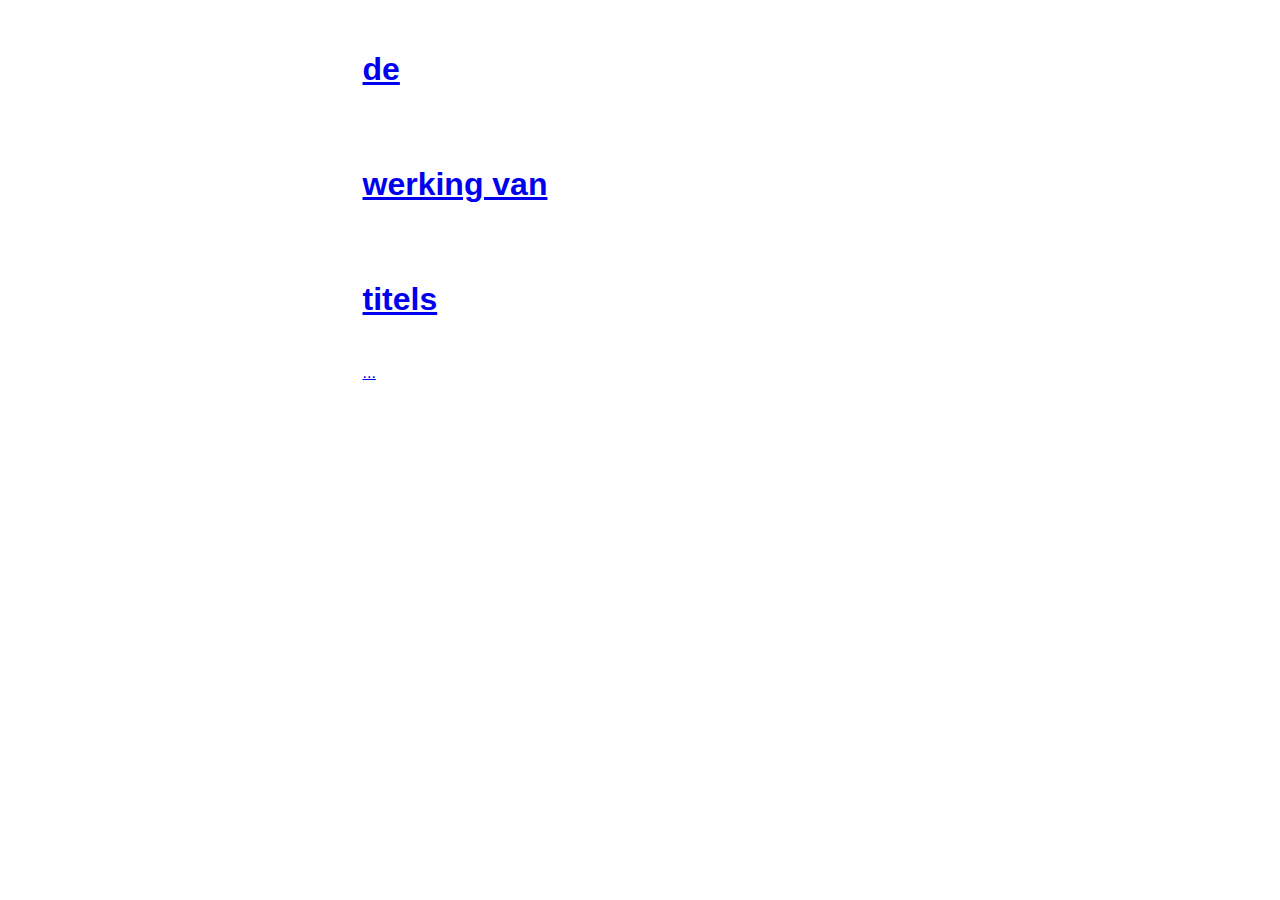
==== commit 56a6ff3b: "new" ====
--- a/index.html
+++ b/index.html
@@ -6,7 +6,7 @@
   <meta charset="utf-8">
   <meta http-equiv="x-ua-compatible" content="ie=edge">
   <meta name="viewport" content="width=device-width, initial-scale=1.0">
-  <title> 'Untitled'</title>
+  <title>what about have a litle title</title>
   <link rel="stylesheet" href="css/app.css">
   <link rel="stylesheet" href="style.css">
   <link href='https://fonts.googleapis.com/css?family=Lora:400,400italic,700,700italic' rel='stylesheet' type='text/css'>
@@ -17,52 +17,16 @@
     
   <div class="row">
     
-    <div class="large-3 columns">
+    <div class="large-12 columns">
 
       <div class="spacer">
 
       <!-- titel opsomming links -->
-        <nav>
-          <ul>
-            <li><a data-scroll href="#1">inleding</a></li>
-            <li><a data-scroll href="#2">1. De werking van de titel</a></li>
-            <li><a data-scroll href="#3">2. Het ontstaan van de 'kunst' titels</a></li>
-
-          </ul>
-        </nav>
+     
 
       </div>
        <!-- plaatjes (figure tot /figure Kunnen plaatjes aan zijkant) -->
-       <figure>
-        <img src= "images/edwardhopper.jpg" alt="image" style="width:204px;height:128px; margin-top:339px">
-        <p class="caption">'Nighthawks',Edward Hopper,1942.</p>
-
-         <img src= "images/dun1.jpg" alt="image" style="width:204px;height:128px; margin-top:2260px">
-        <p class="caption">‘Untitled no 098 2011’,Leon Duniec, 2011</p>
-
-        <img src= "images/volten2.jpg" alt="image" style="width:204px;height:128px; margin-top:255px">
-        <p class="caption">‘Geen titel’, Anrde Volten, 1996</p>
-
-        <img src= "images/wurm1.jpg" alt="image" style="width:204px;height:128px; margin-top:505px">
-        <p class="caption">‘"The artist who swallowed the world" <br> & "The artist who swallowed the world<br> when it was still a disc"<br> Erwin Wurm, 2007</p>
-
-        <img src= "images/gum1.jpg" alt="image" style="width:204px;height:150px; margin-top:700px">
-        <p class="caption">“Net Niet Verschenen Boeken”, Gummbah,2010,</p>
-
-        <img src= "images/menas1.jpg" alt="image" style="width:204px;height:250px; margin-top:700px">
-        <p class="caption">‘Las Meninas’, Diego Velázquez, 1656-1657</p>
-
-
-
-
-
-      </figure>
-
-    
-
-
-    </div>
-
+      
 
     <div class="large-9 medium-9 columns">
 
@@ -71,59 +35,19 @@
       <div class="row">
           
         <div class="large-8 medium-8 columns">
-                      <h1 id="1"></h1>
 
           <br>
-            <h1 id="1">Inleiding</h1>
-
-        </div>
-
-        <div class="large-8 medium-8 columns">
-
-          <article>
-
-            <p><i>Edward Hopper</i> is een van mijn favoriete kunstenaars. Toen ik voor het eerst zijn werk zag vond ik het vreemde strakke beelden waarin de architectuur zo precies was neergezet dat het voor mij bijna afstandelijk was. De personen afgebeeld in zijn werk zagen er naar mijn mening ongelukkig en verdrietig uit. Het werk was voor mij niet onmiddellijk aantrekkelijk. <sup>1</sup>
-            Na het zien van een documentaire over het leven van <i>Edward Hopper</i> veranderde mijn kijk en mening over zijn werk onmiddellijk. Ik kreeg kort een kijkje in zijn leven, een jongen die gedwongen werd om te studeren in de technische sector maar snakte naar het maken van kunst. Zijn beelden werden daardoor duidelijker voor mij, de combinatie tussen het strakke sombere interieur en mensen die hierin leken te verdwalen. De titels van de werken werden hoofdstukken uit zijn leven. Het werk werd een verhaal voor mij waarin ik de beelden kon bewonderen.
-</p>
-
-            <p>Door meer informatie te krijgen over een kunstwerk wordt de interpretatie hiervan beïnvloed en veranderd. Naast het geven van een verhaal over het leven van de kunstenaar speelt de titel van het werk een grote rol, de titel is als het ware een kort verhaal. </p>
-
-            <p>Binnen mijn scriptie wil ik het hebben over de ontwikkeling van titel gebruik binnen de kunst. Ik vind dit een interessant onderwerp omdat ik zelf ook veel momenten heb gehad waarbij ik een titel aan mijn werk moest geven. Soms ging dit gemakkelijk en had ik er eerder over nagedacht maar soms helemaal niet. Ik kan het geven van een titel als bijna nutteloos ervaren, het werk spreekt toch voor zich? waarom maken we niet gewoon allemaal gebruik van de titel: <i>‘Untitled’</i>? Ik heb ook vaak rondgelopen met de vraag: geeft de titel van een werk niet te veel beperking tot de interpretatie vrijheid van de aanschouwer? </p>
-
-            <p>Bij het zien van het werk van verschillende kunstenaars zijn de titels soms de helft van het werk zelf. Ze vertellen je bijna een verhaal waardoor je het werk beter begrijpt of juist helemaal niet.
-            Hoe worden titels gekozen en wat doen deze met onze beleving tot het werk? Zou een werk net zo intimiderend of lief zijn als de titel anders was geweest? Ik wil binnen mijn thesis graag een onderzoek doen naar het gebruik van titels en in sommige gevallen het gebruik van verhalen bij een werk. </p>
-
-            <p>Zoals eerder beschreven kunnen niet alleen titels een bepalende rol hebben bij een werk maar ook het verhaal over een werk kan de aanschouwer beïnvloeden. De titel vertelt als het ware een “kort verhaal” over het werk. 
-            ‘Wat is de ontwikkeling van titels binnen de kunst waardoor we uiteindelijk gebruik maken van de titel ‘Untitled’?’
-            </p>
-
-
-
-
-            <p>Het eerste hoofdstuk beschrijft wat een titel in het algemeen is en wat voor werking deze heeft bij kunstwerken. Er worden verschillende manieren van titelgebruik beschreven en onderzocht door middel van voorbeelden van kunstenaars en hun titels binnen de hedendaagse kunst.
-Het tweede deel gaat terug in de geschiedenis van de titel, wanneer kunstenaars zijn begonnen met het bedenken van titels bij hun werk en wat hier de reden van was. Op chronologische volgorde worden er voorbeelden gegeven van de ontwikkeling van de titel naar aanleiding van verschillende kunstenaars en hun werken.
-Het derde deel maakt onderscheid tussen de drie verschillende soorten titels, waarbij de globale indeling van kunsthistoricus John Welchman fungeert als basis. Hierin worden de drie soorten van betitelen omschreven en onderzocht waarbij de laatste de titelsoort: de ‘non’ titel verder wordt opgenomen in het vierde deel van de scriptie.
-Het vierde deel van de scriptie gaat over het ontstaan van de ‘non’ titels. Binnen dit hoofdstuk staan de kunstenaars centraal die een belangrijke rol spelen binnen de ontwikkeling hiervan. Er worden verschillende voorbeelden gegeven van werken met het gebruik van de betiteling naar aanleiding van de invloed van onder andere de muziek.
-Binnen het vijfde en laatste hoofdstuk van mijn scriptie staat de titel ‘Untitled’ centraal. Het ontstaan van het abstract expressionisme speelt hierin een grote rol. Er worden verschillende voorbeelden gegeven van kunstenaars die de titel ‘Untitled’ aan hun werk geven, onder andere één van de eerste kunstenaars op het gebied van ‘ Untitled’. </p>
-
-
-   
-
-          </article>
-
-        </div>
-
+            <h1 id="1"><a href="index1.html">de</a></h1>
+
+        </div>
+
+        
         <!-- bronnen atrikel 1 --> 
 
         <div class="large-4 columns">
           
           <section class="source">
 
-            <p>1. <span>Edward hopper, <br>Avro het witte doek 2011 </a></span>
-           
-
-
-            
           </section>
 
         </div>
@@ -136,87 +60,16 @@
       <div class="row">
 
         <div class="large-8 columns">
-            <h1 id="2"></h1>
 
             <br>
                         
-
-
-                        <h1 id="2">1. De werking van de titel</h1>
+            <h1 id="2"><a href="index1.html">werking van</a></h1>
 
         </div>
 
         <div class="large-8 columns">
 
-          <article>
-
-            <p>
-            
-
-            <p>De titel is een onderdeel van de interpretatie van de aanschouwer, een onderdeel van het betekenispotentieel; Het gene dat als mogelijk aanwezig is maar nog niet bestaat. De toeschouwer is degene die het betekenispotentieel zal invullen, dit wordt bepaald door manier waarop het werk door de toeschouwer wordt geïnterpreteerd. Werken die zeer abstract zijn en weinig herkenbare elementen bevatten zullen meer interpretatie mogelijkheid bieden dan werken waarin deze elementen duidelijk herkenbaar zijn. Doordat de elementen herkenbaar zijn zal de aanschouwer deze onmiddellijk betrekken op zijn eigen herinneringen, ervaringen of gedachte, de interpretatie van het werk wordt daardoor meer persoonlijk. </p>
-
-            <p>Door het toevoegen van een titel zal het werk een andere betekenis krijgen. Door het geven van titel geef je de aanschouwer in sommige gevallen een directe richting om het werk te interpreteren. De visuele interpretatie van het werk in combinatie met de invulling van de titel is hetgene dat het werk doet veranderen. Het is niet alleen de titel die de interpretatie van het werk veranderd, het is de interpretatie van het visuele gedeelte van het werk in combinatie met de invulling van de titel dat het werk doet veranderen.<sup>2</sup></p>
-
-            <p>Het geven van een titel aan je werk betekent dat je de aanschouwer van het werk al een zetje in een bepaalde richting geeft, dat kan iets positiefs betekenen als dit het doel van de maker was. De aanschouwer zal het werk beter begrijpen en interpreteren zoals deze bedoelt is.   Of het geven van een titel aan een werk nu positief, negatief, urgent of overbodig is, daar zijn de meningen over verdeeld.<sup>3</sup>  </p>
-
-            
-
-
-            <h2>1.1 Soorten titels en hun bedoeling </h2>
-
-            <div id= "quote"> <i>“What's in a name? That which we call a rose by any other name would smell as sweet"</i><sup>4</sup> </div>
-
-            <div id= "zeg"> William Shakespeare </div>
-
-
-                <p> Als de kunstenaar besluit om zijn werk een titel te geven, maakt deze het werk dan ook per definitie beter of mooier? Zal door het toevoegen van woorden het werk beter worden begrepen? Het komt vaak voor dat kunstenaar ervoor kiest om zijn werk bewust geen titel te geven en wat is hier dan de reden van? Voor het wel of niet geven van een titel aan een werk zijn ontelbaar verschillende redenen. Waarom kiezen kunstenaars voor een bepaalde titel en wat is hun gedachte hierbij? </P>
-
-                  
-                <p>Bijvoorbeeld de werken van beeldend kunstenaar <i>Leon Duniec</i>. Het werk van Duniec ontstaat uit fantasieën naar het verlangen van wegkruipen voor de dagelijkse drukte. In een interview geeft hij aan dat zijn beelden een ‘vluchtoord’ zijn. De werken die hij maakt visualiseren de verschillende ruimtes om als het ware ‘ in weg te kruipen’ en te vluchten voor de drukte.</P>
-
-                <p>
-                  Bij het denken aan een specifieke ruimte noemt <i>Duniec</i> als voorbeeld de stationsklok. Echter is zijn werk niet de stationsklok als het object zelf maar symboliseert deze het gevoel van geborgenheid. Voordat Duniec begint met het maken van zijn werken heeft hij nog geen specifieke vorm in gedachten. De ruimtes ontstaan tijdens het maken van de kunstwerken. 
-
-                  Leon Duniec werkt aan een specifiek thema met daarin verschillende vormen. Je zou denken dat er genoeg aanleiding zou zijn voor het geven van titels aan deze vormen, echter is dit niet het geval.<sup>5</sup> </p>
-
-
-<div id= "citaat"> <i> “Mijn werken hebben geen titel, daar ben ik niet mee bezig. Hoewel een werk met een titel wellicht beter verkoopt. Dat heb je ook met betekenis. Mensen hebben behoefte aan een verhaal bij het werk. De kunstenaar probeert aan zijn werk een verhaal te koppelen en de mensen trappen daarin. Er wordt teveel aan zo’n verhaal gehangen. Maar beeldende kunst gaat niet om het verhaal. Je moet er gewoon naar kijken.”</i> </div>
-
-<div id= "zeg"> <i>Leon Duniec </i></div>
-
-              <p>Het werk van de beeldend kunstenaar <i>André Volten</i> heeft net als het werk van <i>Leon Duniec</i> geen titels bij zijn werk. Een van zijn bekendste werken staat in Amsterdam. Het werk heeft oorspronkelijk geen titel maar heeft toch een naam gekregen, niet door <i>Volten</i> zelf maar door de toeschouwers. De naam die de toeschouwers aan het kunstwerk hebben gegeven is ontstaan door de vorm van het kunstwerk waarin de toeschouwers herkenning zagen.<p>
-
-              <p> Het beeld bestaat uit twee grote pilaren waarvan een in het water (het IJ) staat en de ander in het gras op de wal. Boven op de pilaren zijn twee grote ringen geplaatst die met elkaar verbonden zijn. Doordat de twee ringen in elkaar verstrengeld zijn doet deze de toeschouwers denken aan een “knoop” vandaar ook de bijnaam die zij aan het werk hebben gegeven namelijk: <i>'De Knoop'</i> <sup>6</sup> </P>
-
-              <p>Aldus <i>Duniec</i>: “geen verhalen geen titel” Echter geeft hij eerder aan dat zijn werken wel degelijk zijn ontstaan door verschillende belevenissen, gedachte en momenten uit zijn leven. Toch kiest hij ervoor om de toeschouwer helemaal vrij te laten in het interpreteren van zijn werk.
-
-              Ook het werk van <i>André Volten</i> is ontstaan door zijn eigen gevoel en herinneringen aan de locatie zelf. Je zou kunnen zeggen dat ook zijn werk een vertaling is van zijn eigen persoonlijke verhaal. In zijn geval heeft de toeschouwer het werk een eigen benaming gegeven: ‘De Knoop’. <i>Volten</i> geeft echter aan dat zijn werk een verbinding voorstelt en geen knoop. Betekent dit dat het werk op een verkeerde manier geïnterpreteerd is? Of op een andere manier? Het is aan de kunstenaar zelf om de betekenis wel of niet mee te geven tijdens de interpretatie van de toeschouwer. Hierbij kan het dus voorkomen dat de aanschouwer een andere connectie legt met het werk dan de kunstenaar zelf. </p>
-
-              <p> Het geven van een titel is niet altijd nodig om het werk te laten communiceren op de manier waarop dat bedoeld is. Het kan net even een extra zetje geven om mensen in de juiste richting te laten denken. Binnen het werk van de Oostenrijkse kunstenaar <i>Erwin Wurm</i> bijvoorbeeld. Zijn werk schept zonder titel al een vervreemdend en humoristisch beeld. De werken die hij maakt zijn surrealistisch. Hedendaagse objecten worden vervormd naar een toestand waarin we deze niet gewend zijn. Na het lezen van de titels bij de werken van Erwin Wurm zal er pas een echte glimlach op je gezicht ontstaan.
-
-              <i>Wurm</i> staat bekend om het gebruik van humor binnen zijn werk. In zijn werk staan de alledaagse voorwerpen en situaties uit het hedendaagse leven centraal. Het werk laat mensen nadenken over de lichamelijke en geestelijke toestand van de mens zelf. <sup>7</sup></p>
-
-<div id= "citaat"> <i> “Als je dingen benadert met een gevoel voor humor denken mensen onmiddellijk dat ze niet serieus worden genomen. Maar ik denk dat de maatschappij en het menselijke bestaan kan worden benaderd op verschillende manieren. Je hoeft niet altijd bloedserieus te zijn, sarcasme en humor kunnen je helpen dingen op een lichtere manier te zien”</i> </div>
-<div id= "zeg"> <i>Erwin Wurm</i></div>
-
-
-              <p> Bij een van <i>Wurm’s </i>bekende werken staan twee mannen naast elkaar. Een man in een rood overhemd en een man in een groen overhemd. De man met het rode overhemd heeft in zijn maag een grote ronde schotel. De man met het groene overhemd heeft in zijn maag een gigantische bal, waardoor de man zelf zo goed als compleet rond is. Het is een vervreemdend beeld, de vormen staan in contrast met het lichaam. Het werk roept vragen op, waarom hebben deze mannen een rond voorwerp in hun maag? Waarom is de ene vorm ovaal en de ander zo rond als een bal? </P>
-
-              <p> Na het lezen van de titel komt het totaalpakket vrij, het beeld dat zelf al een humoristische toon zette krijgt nu een verhaal. De ronde vormen zijn niet langer “ronde vormen” maar zijn de wereld, een wereld die door twee personen is ingeslikt. Dezelfde wereld maar dan in een andere tijdsperiode waardoor de vormen verschillen. Het geven van een titel is in dit geval een belangrijk aspect om het juiste verhaal van de kunstenaar te laten overkomen op de aanschouwer.</p>
-
-
-              <p>De Cartoonist <i>Gertjan van Leeuwen</i> staat ook wel bekend als: <i>Gummbah</i>. Zijn werk bestaat uit een verzameling van titels, titels zonder daadwerkelijk geschreven verhalen. Het werk bestaan uit honderd omslagen van boeken die “ net niet” zijn verschenen. Van al deze verschillende boeken zijn alleen de covers gemaakt en samengebundeld tot een boek. Een boek zonder verhalen met alleen maar titels, met als verzameltitel: <i>‘ De net niet verschenen boeken’ </i></p>
-
-  <div id= "citaat"> <i> “ik heb altijd al een fascinatie voor titels gehad. Ik heb er honderden verzonnen voor mijn bundelingen cartoons. Die moeten altijd een overkoepelende titel krijgen, wat eigenlijk ondoenlijk is. Dan kun je beter maar de titel op zich een cartoon laten zijn”<sup>8</sup> </i> </div>
-<div id= "zeg"> <i>Gummbah</i></div>
-
-              <p>In dit geval is de titel het werk zelf. Het werk en de titel zijn niet los van elkaar te zien omdat ze een zijn. Bij het lezen van de titels krijgt de aanschouwer onmiddellijk ideeën wat voor een boek het zou kunnen zijn, echter hebben de titels wel ieder een eigen vormgeving gekregen. Door de vormgeving van de boekcovers wordt de interpretatie van de titels deels beïnvloed. Dit komt door de keuze van het lettertype en de achterliggende afbeelding. Heel veel titels zonder werk of beter gezegd heel veel titel als werk.<sup>9</sup> </p>
-
-
-
-
-          </article>
-
+          
         </div>
 
 
@@ -225,23 +78,7 @@
           <section class="source">
           
 
-            <p>2. <span>Encuclo.nl,<br> september 2015</span></p>
-
-
-            <p>3. <span> Marthe van de Grift,<br> De maker van betekenis,<br> Mistermotley 2014</span></p>
-
-            <p>4. <span> Sparknotes,<br> september 2015</span></p>
-
-            <p>5. <span> Harry Lücker,<br> Geen titel of uitleg bij kunst,<br>het gaat om het kijken,<br> Dagblad de Limburger<br> 27 juni 2011</span></p>
-
-            <p>6. <span> Gemeente Amsterdam,<br> Zonder titel – Volten,<br>
-            https://www.amsterdam.nl 2015
-            </span></p>
-
-            <p>7. <span> Erwin Wurm,<br>I do not make jokes! Interview with Erwin Wurm,<br> Design Museum 2013</span></p>
-            <p>8. <span> Arjen van Veelen,<br> Dit interview verpest eigenlijk alles,<br> Leids universitair weekblad <br>14 februari 2008</span></p>
-            <p>9. <span> Interview Gummbah,<br> De wereld draait door,<br>14 oktober 2010</span></p>
-
+          
 
            
 
@@ -259,55 +96,29 @@
       <div class="row">
 
         <div class="large-8 columns">
-            <h1 id="3"></h1>
 
             <br>
-            <h1 id="3">2. Het ontstaan van de 'kunst' titels</h1>
-
-        </div>
-
-        <div class="large-8 columns">
-
-          <article>
-
-            <p> Het geven van een titel aan beeldende kunst is nog jong in vergelijking met bijvoorbeeld het betitelen binnen de literatuur. Slechts een paar eeuwen geleden werden kunstwerken op een doelbewuste manier betiteld. Door de verkoop binnen de kunst moesten kunstwerken een naam krijgen. Ook bij het schrijven over kunstwerken binnen de kunstliteratuur was het urgent dat een werk een titel kreeg zodat er naar verwezen kon worden. Het geven van deze titels werd niet gedaan door de kunstenaar zelf maar door de schrijvers en de veilingcatalogi. Door deze manier van betitelen hebben veel oude kunstwerken hun titel pas later gekregen. Veel titels zijn in een latere periode ontstaan dan de periode waarin het werk gemaakt is. Een goed voorbeeld hiervan is het werk <i>’Las Meninas’</i> (de hofdames). De titel van het werk is precies te dateren op 1843 terwijl het kunstwerk gemaakt is rond 1656. </p>
-
-
-            <p>In vergelijking met de hedendaagse kunst waarin kunstenaars of toeschouwers hun eigen gevoel of gedachte in de titel verwerken was dit eerder niet het geval. Bij het benamen van de werken binnen de oude kunstliteratuur werd er zeer objectief naar het werk gekeken. Het werk kreeg een titel naar aanleiding van het thema waarin het werd herkend. De titel was als het ware een letterlijke omschrijving van het kunstwerk zelf. Sommige werken kregen daardoor een zeer lange titel, waardoor deze meer leek op een kort verhaal.<sup>10</sup> </p>
-
-             <h2>Abstract</h2>
-
-             <p>  Binnen mijn eigen werk maak ik gebruik van titels maar ik vind het soms lastig om een titel te kiezen. Het toevoegen van een titel bij een werk kan naar mijn mening het werk zodanig veranderen dat het niet meer op de manier communiceert. Het toevoegen van titels bij een werk is voor mij altijd een fascinerend onderwerp geweest. Hoe en waarom maak ik gebruik van een titel en waarom zou ik niet kiezen voor de titel <i>‘ Untitled’</i>. Het werk zou toch voor zichzelf spreken zonder een tekstuele uitleg? Als ik woorden gebruik dan zou er toch geen beeld bij nodig moeten zijn? Een eindeloze discussie die ik met mijzelf voer over het gebruik van een titel of juist geen titel.</p>
-
-            <p>Er zijn veel verschillende vormen van betitelen binnen de kunst ontstaan. Slechts een paar eeuwen geleden hadden kunstwerken nog geen titels. Binnen de hedendaagse kunst wordt veel gebruik gemaakt van de titel: ‘Untitled’. Hoe is deze ontwikkeling verlopen en hoe is de titel:<i> “Untitled”</i> ontstaan?</p>
-
-            <p>Binnen mijn scriptie ben ik begonnen met het onderzoek naar het gebruik van verschillende titels binnen de hedendaagse kunst. Wat voor soorten titels er zijn en door wie en waarom worden deze gebruikt? Op welke manier werken het werk en hun titel samen of elkaar juist tegen.</p>
-
-            <p>Ook heb ik de geschiedenis binnen de ontwikkeling van kunsttitels omschreven. Wanneer zijn we begonnen met het betitelen van kunst en wat was de rede hiervan?
-Het geven van denotaties en connotaties via een titel? Wanneer kwamen kunstenaars tot het besef dat het geven van een titel meer kon zijn dan een letterlijke identificatie van het werk? en hoe heeft dit zich ontwikkeld tot de titels waar nu gebruik van wordt gemaakt. Hoe heeft zich dit ontwikkeld tot het gebruik van de titel <i>‘ Untitled’</i>.</p>
-
-
-
-
-
-
-          </article>
-
-        </div>
-
-
-        <div class="large-4 columns">
+            <h1 id="3"><a href="index1.html">titels</a></h1>
+
+
+
+        </div>
+
+        <div class="large-12 columns">
+
+          
+
+
+
+        </div>
+
+
+        <div class="large-12 columns">
           
           <section class="source">
-          
-
-            <p><span> 10. Carel Bolkamp, <br>impressie: opkomende zon de geheime relatie tussen kunstwerken en hun titels,<br> De Volkskrant,<br> 2 januari 1998.</span></p>
-
-
-
-
-           
-
+           <p> <a href="index1.html">...</a> </p>
+
+      
 
           </section>
 
@@ -355,14 +166,23 @@
 });
 
 // in dit object enerzijds alle ‘ids’, anderzijds de titels
-titles = {
-    '1' : ["Inleiding", "In",","],
-    '2' : ["1. De werking van de titel ", "werking van de titel","werking titel","werking","1"],
-    '3' : ["2. Het ontstaan van de 'kunst' titels", "het ontstaan van de titels","onstaan titels","ontstaan","2"],
-    '4' : ["1. De werking van de titel ", "werking van de titel","werking titel","werking","1"],
+var titles = {
+    '1' : ["de", "het","een", " naar ", "wanneer","werking titel","gebruiken",",","soms"],
+    '2' : ["werking van", "gebruik van","functie van","geen titel","?","geen","betiteling van","woorden",","],
+    '3' : ["titels", "Untitled","benoemen","ontstaan","niks","tonen","indiceren","verwoorden","?"],
+  
 }
 
-$('h1').on('click', function() {
+var timesClicked = 0;
+
+$('h1').on('click', function(e) {
+    timesClicked = timesClicked + 1; // dit kun je ook schrijven als: timesClicked += 1
+
+    if (timesClicked < 4) {
+        e.preventDefault();
+        //document.location.href = "index.html";
+        //return;
+    }
     // wordt getriggerd wanneer we op een h1 klikken
     // met $(this) krijgen we het jQuery element
     // van waar op geklikt is
@@ -379,7 +199,7 @@
     var to_cycle = titles[id];
 
     // Dit is de tekst van de h1 zoals die nu is
-    var currentText = $(this).text();
+    var currentText = $(this).find("a").text();
     // check waar 
     // hoe ver zijn we in de array
     var position = to_cycle.indexOf(currentText);
@@ -392,7 +212,7 @@
         position += 1;
     }
     // zet de nieuwe tekst
-    $(this).text(to_cycle[position]);
+    $(this).find("a").text(to_cycle[position]);
 }
 
 
@@ -403,7 +223,6 @@
 
 
 
-----
 
 
 
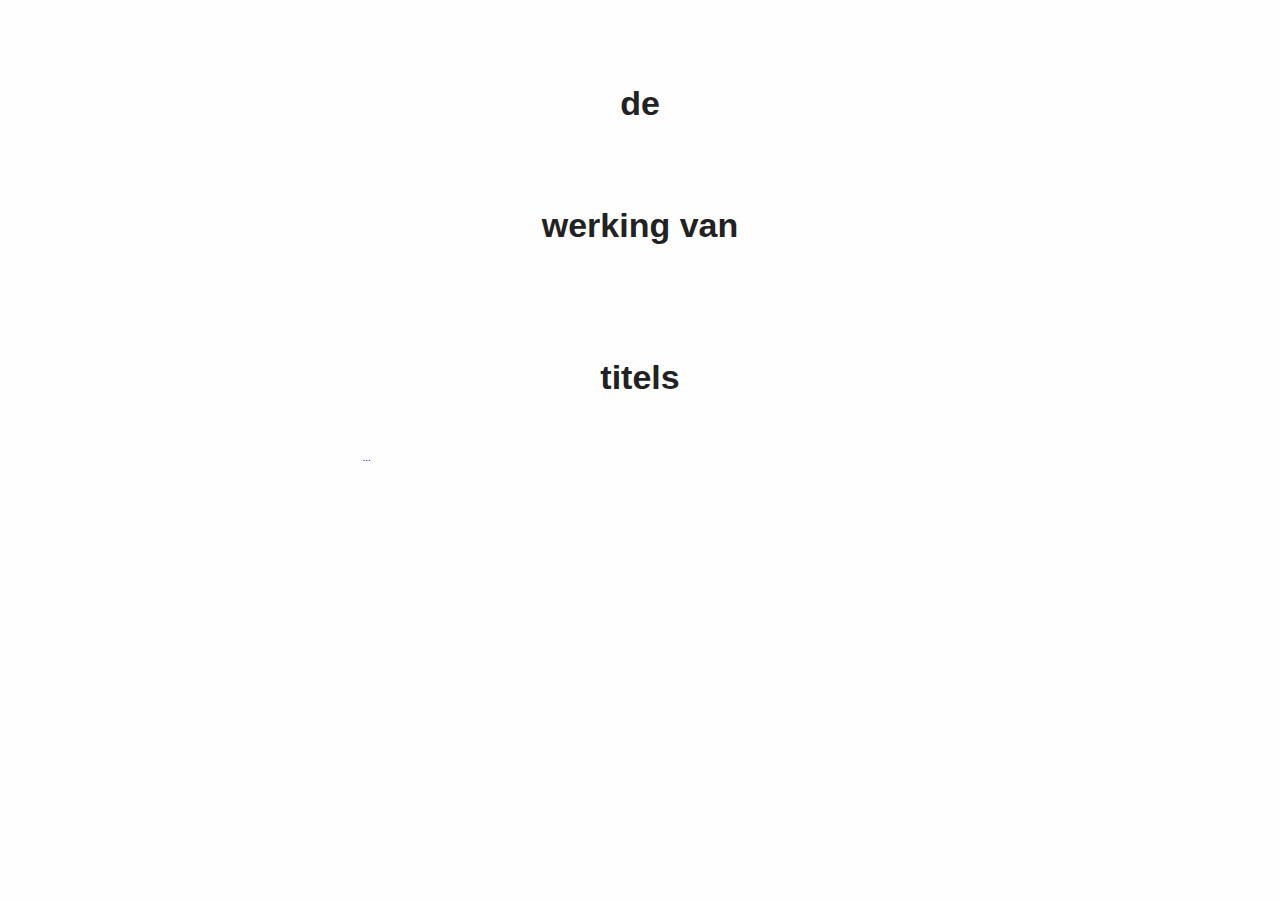
==== commit 23709246: "nieuwe titel" ====
--- a/index.html
+++ b/index.html
@@ -6,7 +6,7 @@
   <meta charset="utf-8">
   <meta http-equiv="x-ua-compatible" content="ie=edge">
   <meta name="viewport" content="width=device-width, initial-scale=1.0">
-  <title>what about have a litle title</title>
+  <title>'Untitled'</title>
   <link rel="stylesheet" href="css/app.css">
   <link rel="stylesheet" href="style.css">
   <link href='https://fonts.googleapis.com/css?family=Lora:400,400italic,700,700italic' rel='stylesheet' type='text/css'>
--- a/style.css
+++ b/style.css
@@ -0,0 +1,150 @@
+body {
+    font-family: "arial";
+    font-size: 17px;
+}
+
+h2{font-family: "arial";
+font-size: 18px;
+text-align: left;
+
+}
+
+h1:hover {
+    cursor: pointer;
+}
+
+#quote{ 
+    text-align: center;
+    margin-top: 30px;
+    margin-bottom: 30px;
+    line-height: 17pt;
+    letter-spacing:0px;
+    font-weight:
+  
+}
+
+
+
+
+
+#zeg{ 
+    text-align:right;
+    margin-top: 30px;
+    margin-bottom: 30px;
+    line-height: 17pt;
+    letter-spacing:0px;
+    font-size:15px;
+  
+}
+
+#citaat{ 
+    text-align:left;
+    margin-top: 30px;
+    margin-bottom: 30px;
+    line-height: 17pt;
+    letter-spacing:0px;
+    font-size:15px;
+  
+}
+
+
+
+
+
+h1,h3,h4{
+	text-align: center;
+}
+
+p{
+	/* Ruimte tussen tekst */
+	line-height: 1.3;
+}
+
+/* unvisited link */
+a:link {
+    color: #222;
+    text-decoration: none;
+}
+
+/* visited link */
+a:visited {
+    color: #222;
+}
+
+/* mouse over link */
+a:hover {
+    color: #222;
+}
+
+/* selected link */
+a:active {
+    color: #222;
+}
+
+/* Wrapper */ 
+.wrapper{
+	padding: 30px 0px 30px 0px;
+}
+
+/* Afbeeldingen */
+figure{
+	padding: 0;
+    margin-right:auto; 
+	margin-left: auto;
+ float: left;
+}
+
+/* Sectie */
+section{
+	padding: 15px 0px 15px 0px;
+}
+
+/* Menu */
+nav{
+	padding: 20px 0px 15px 0px;
+	position: fixed;
+    font-size: 12px;
+}
+
+nav ul{    
+    /* Balletjes weghalen */ 
+    list-style: none;
+    /* Ruimte weghalen naast balletjers */
+    margin: 0; 
+    padding: 0;
+}
+
+nav ul li{
+    padding: 5px 0px 5px 0px;
+
+    /* Hoofletters */
+    text-transform: uppercase;
+}
+
+/*hier kan ik afstan tot titel aanpassen bij margin top Artikel */
+article{
+	padding: 15px 0px 15px 0px;
+    margin-top: -35px;
+    font-size: 17px;
+    font-family: 'Lora', serif;
+}
+
+
+/* Bronnen */
+section.source{
+}
+
+section.source p{
+	font-size: 10px;
+}
+
+section.source p a{
+	color: blue;
+}
+
+/* afbeelding */
+p.caption{
+    font-style: italic;
+    font-size: 12px;
+    border-image-slice: 12px
+}
